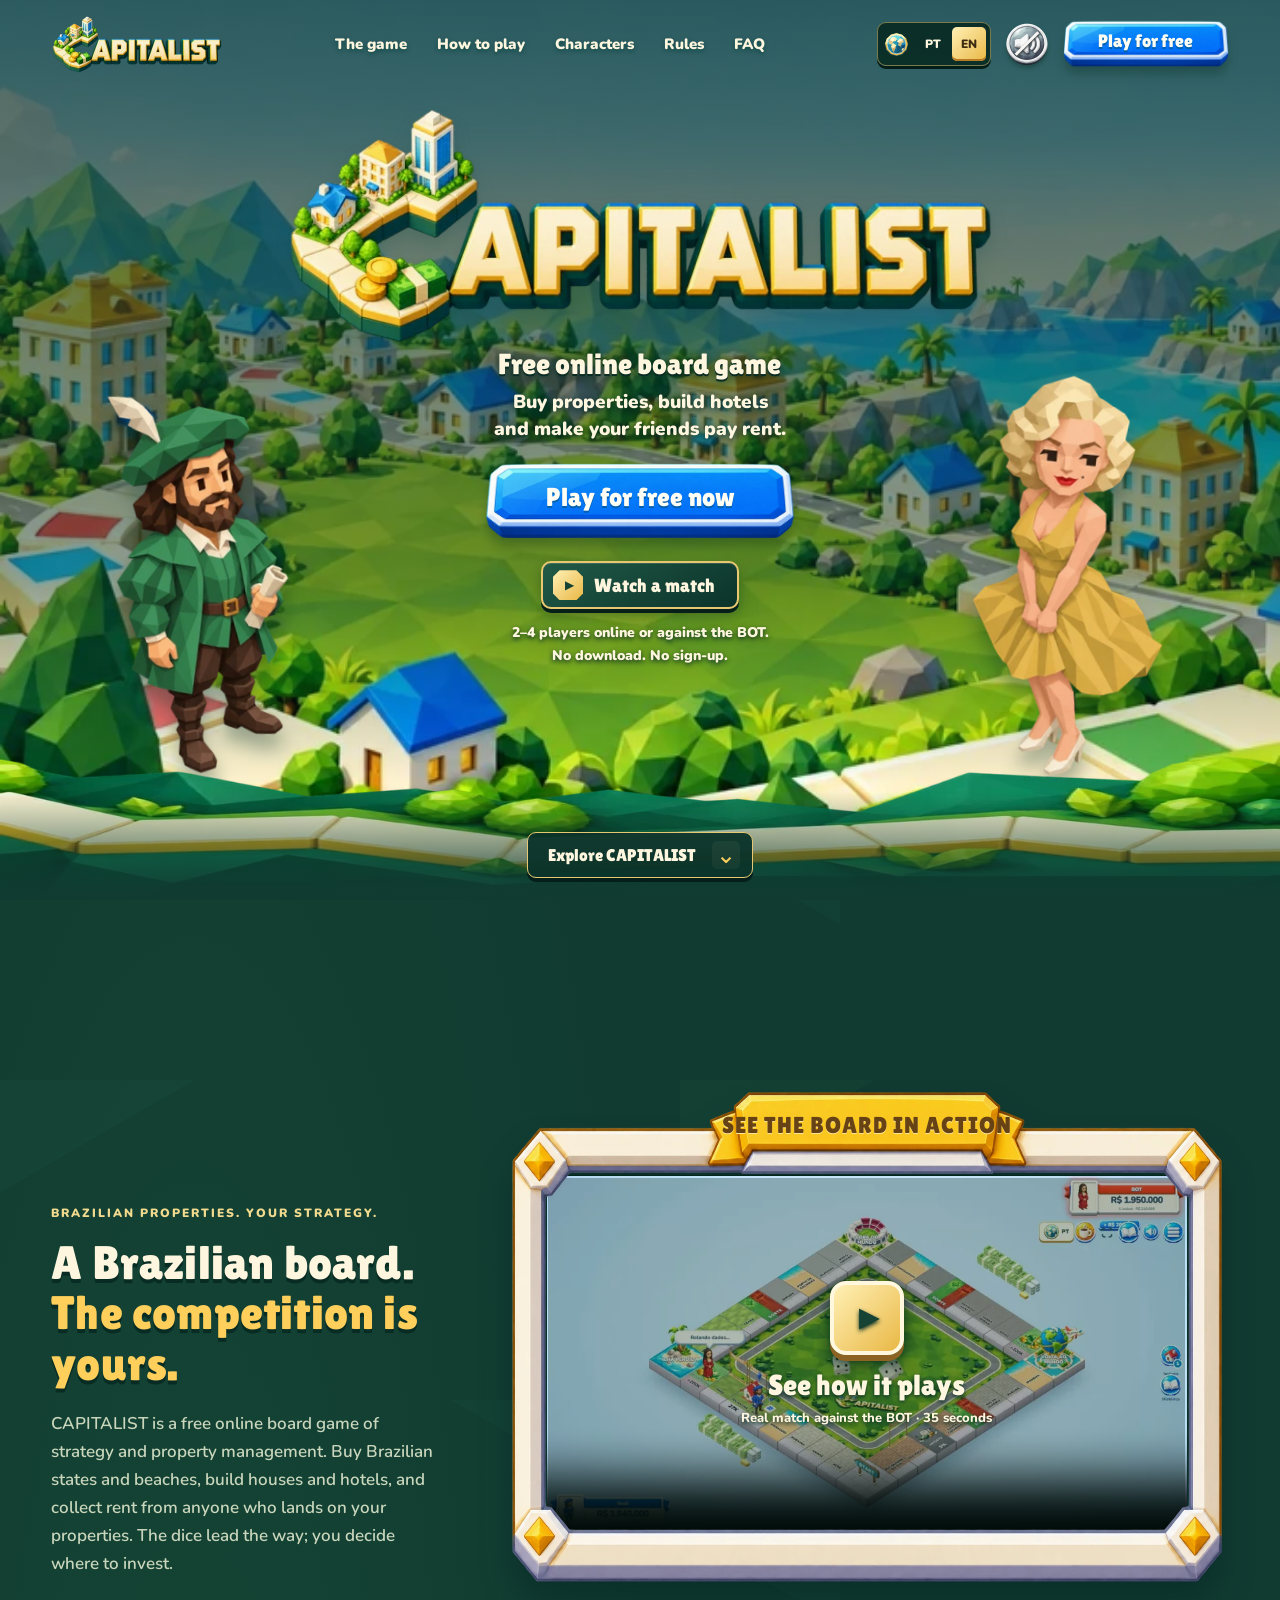
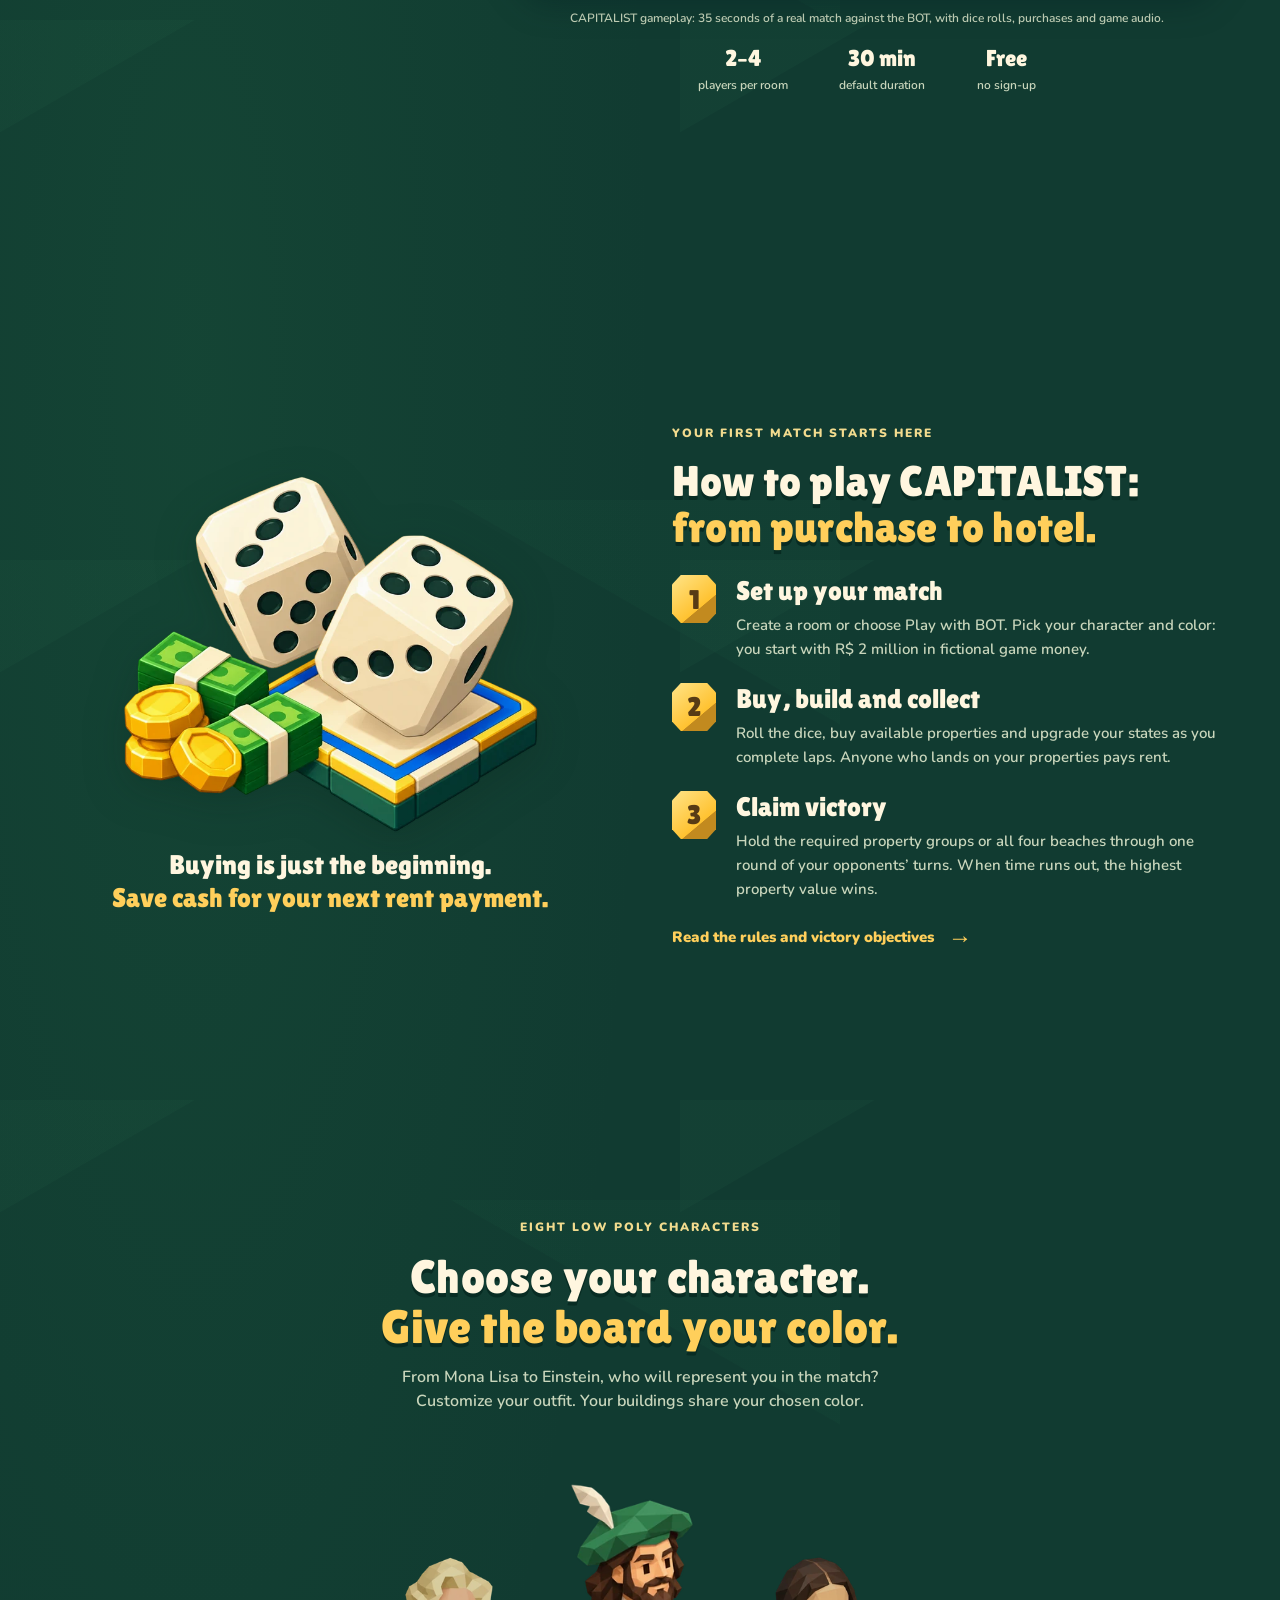
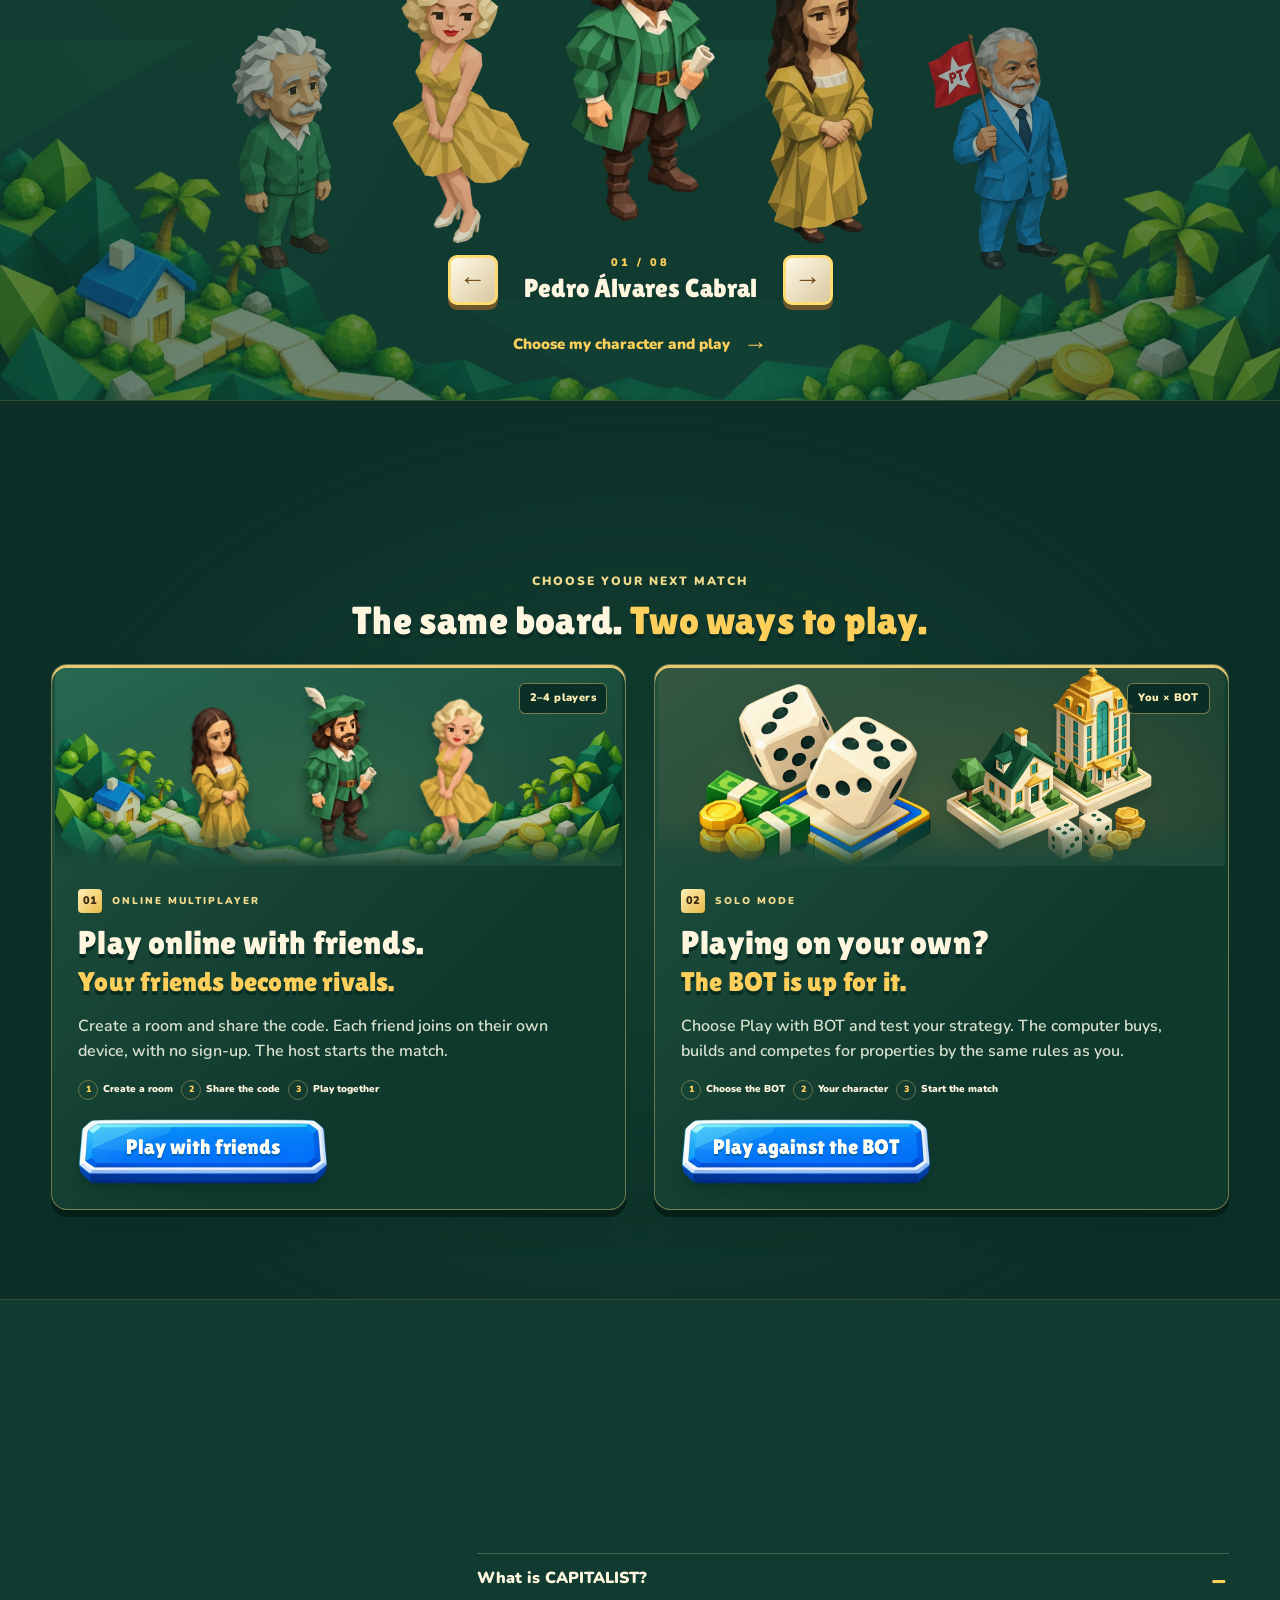
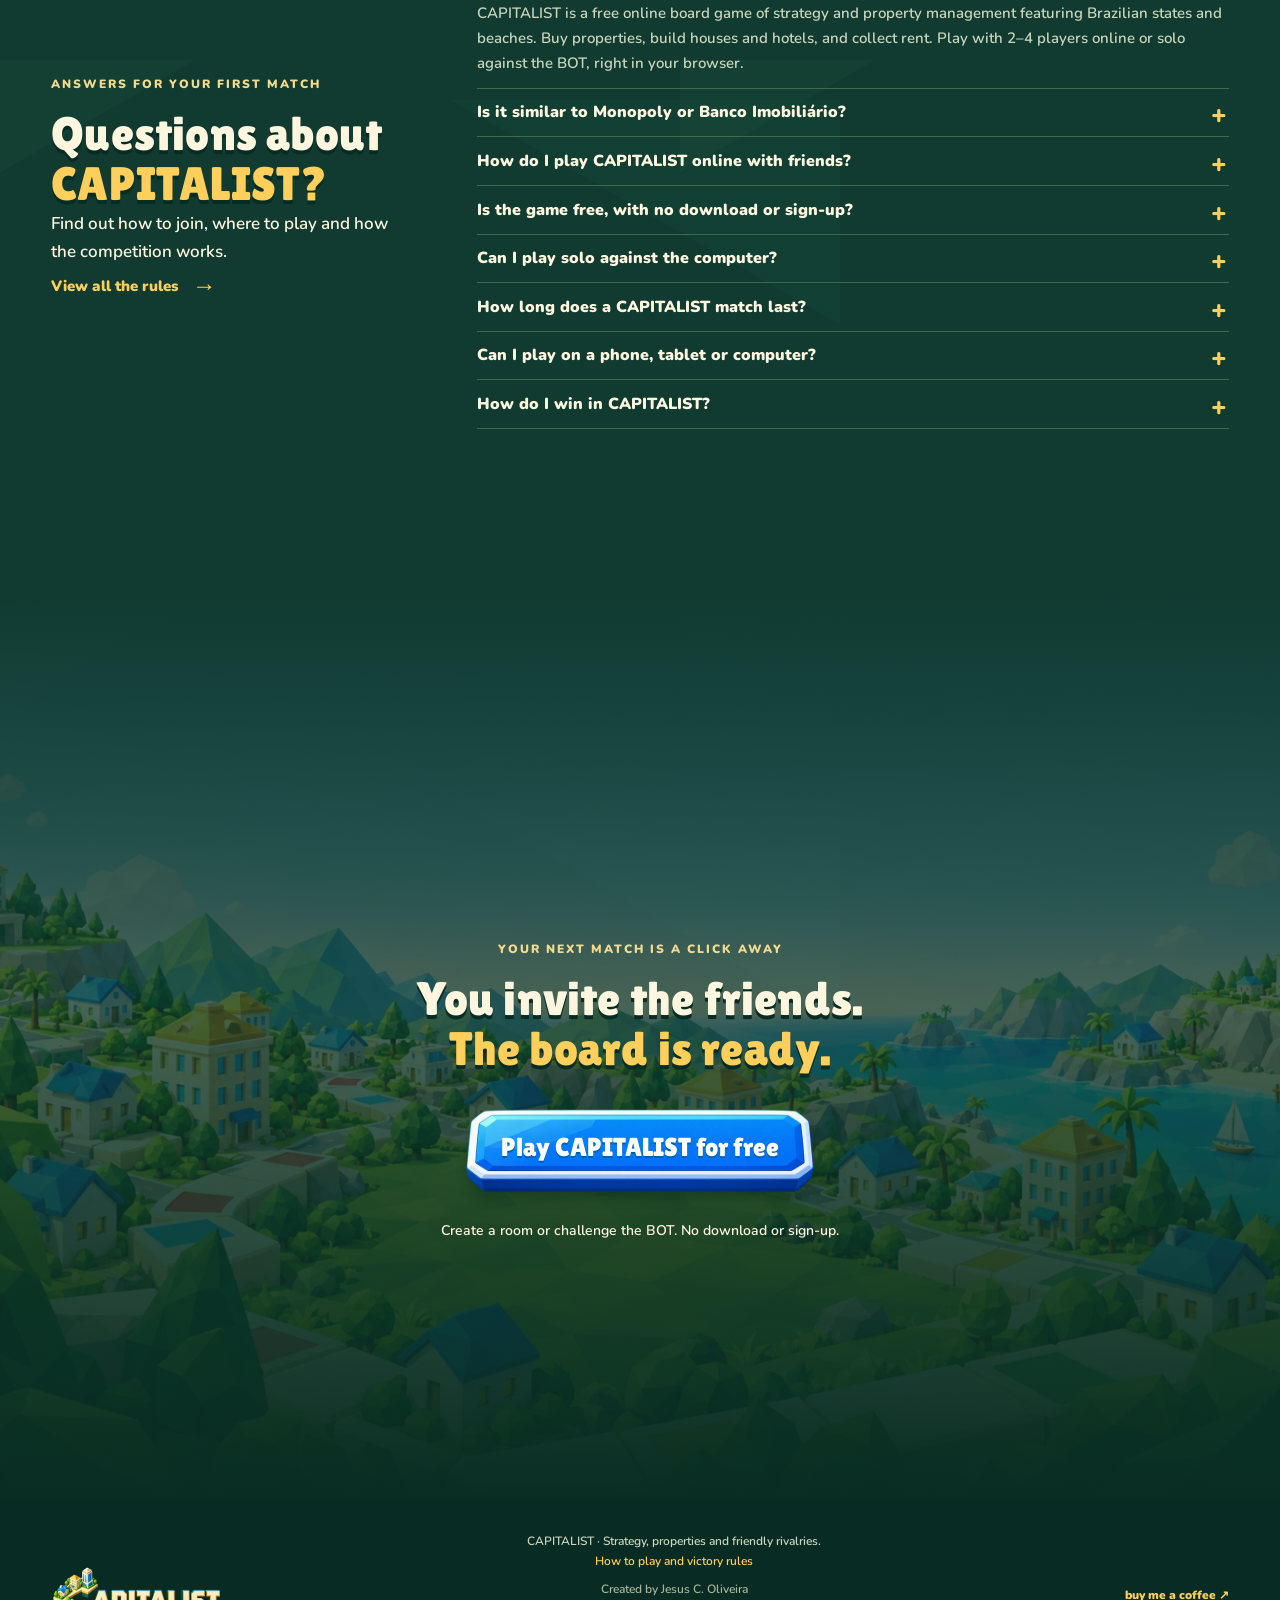
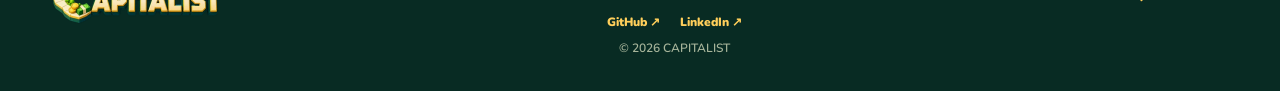
==== en/index.html @ d286a288 "Publish custom-domain SEO, English landing and creator profiles" ====
<!doctype html>
<html lang="en">
<head>
  <meta charset="utf-8">
  <meta name="viewport" content="width=device-width, initial-scale=1, viewport-fit=cover">
  <meta name="theme-color" content="#102e29">
  <title>CAPITALIST: free online board game with friends</title>
  <meta name="description" content="Play CAPITALIST free in your browser: buy states and beaches, build hotels and collect rent. Play with 2–4 players or the BOT. No download or sign-up.">
  <meta name="robots" content="index, follow, max-image-preview:large, max-snippet:-1, max-video-preview:-1">
  <link rel="canonical" href="https://capitalist.dev.br/en/">
  <link rel="alternate" hreflang="pt-BR" href="https://capitalist.dev.br/">
  <link rel="alternate" hreflang="en" href="https://capitalist.dev.br/en/">
  <link rel="alternate" hreflang="x-default" href="https://capitalist.dev.br/">
  <meta property="og:type" content="website">
  <meta property="og:locale" content="en_US">
  <meta property="og:site_name" content="CAPITALIST">
  <meta property="og:title" content="CAPITALIST: free online board game with friends">
  <meta property="og:description" content="Invite friends to a Brazilian board. Buy states and beaches, build hotels and collect rent. Play with 2–4 players or the BOT. No download or sign-up.">
  <meta property="og:url" content="https://capitalist.dev.br/en/">
  <meta property="og:image" content="https://capitalist.dev.br/assets/landing/capitalist-social-v2.fe649b6a618e.webp">
  <meta property="og:image:width" content="1200">
  <meta property="og:image:height" content="630">
  <meta property="og:image:alt" content="CAPITALIST’s low poly world, with blue houses, golden hotels and a Brazilian board">
  <meta name="twitter:card" content="summary_large_image">
  <meta name="twitter:title" content="CAPITALIST: free online board game with friends">
  <meta name="twitter:description" content="Buy states and beaches, build hotels and collect rent from friends. Play with 2–4 players or the BOT, free in your browser with no sign-up.">
  <meta name="twitter:image" content="https://capitalist.dev.br/assets/landing/capitalist-social-v2.fe649b6a618e.webp">
  <meta name="twitter:image:alt" content="CAPITALIST’s Brazilian board in low poly style, with houses, hotels and beaches">
  <link rel="icon" type="image/png" sizes="32x32" href="../assets/app/favicon-32.1e442f9d3bf6.png">
  <link rel="icon" type="image/png" sizes="192x192" href="../assets/app/icon-192.8b2f9c79cd4e.png">
  <link rel="apple-touch-icon" href="../assets/app/icon-192.8b2f9c79cd4e.png">
  <link rel="preload" href="../assets/landing/fonts/lilita-one-latin.d2575d4fa363.woff2" as="font" type="font/woff2" crossorigin>
  <link rel="preload" href="../assets/landing/fonts/nunito-latin.ba344451eab2.woff2" as="font" type="font/woff2" crossorigin>
  <link rel="stylesheet" href="../runtime/landing.a4458bd82775.min.css">
  <script type="application/ld+json">
{
  "@context": "https://schema.org",
  "@graph": [
    {
      "@type": "WebSite",
      "@id": "https://capitalist.dev.br/#website",
      "name": "CAPITALIST",
      "url": "https://capitalist.dev.br/",
      "inLanguage": [
        "pt-BR",
        "en"
      ],
      "description": "Free online board game featuring Brazilian states and beaches, for friends or solo play against the BOT.",
      "creator": {
        "@id": "https://capitalist.dev.br/#creator"
      }
    },
    {
      "@type": "WebPage",
      "@id": "https://capitalist.dev.br/en/#webpage",
      "url": "https://capitalist.dev.br/en/",
      "name": "CAPITALIST: free online board game with friends",
      "description": "Play CAPITALIST free in your browser: buy states and beaches, build hotels and collect rent. Play with 2–4 players or the BOT. No download or sign-up.",
      "inLanguage": "en",
      "dateModified": "2026-10-10",
      "isPartOf": {
        "@id": "https://capitalist.dev.br/#website"
      },
      "about": {
        "@id": "https://capitalist.dev.br/#game"
      },
      "mainEntity": {
        "@id": "https://capitalist.dev.br/#game"
      },
      "hasPart": [
        {
          "@id": "https://capitalist.dev.br/#gameplay"
        },
        {
          "@id": "https://capitalist.dev.br/en/#faq"
        }
      ],
      "relatedLink": "https://capitalist.dev.br/regras/"
    },
    {
      "@type": "VideoGame",
      "@id": "https://capitalist.dev.br/#game",
      "name": "CAPITALIST",
      "url": "https://capitalist.dev.br/jogar/",
      "description": "CAPITALIST is a free online board game of strategy and property management, featuring Brazilian states and beaches. Buy properties, build houses and hotels, and collect rent. Play with 2–4 players online or solo against the BOT, with no download or sign-up.",
      "image": "https://capitalist.dev.br/assets/landing/gameplay-poster-v2.694442660ca5.webp",
      "genre": [
        "Board game",
        "Strategy",
        "Property management"
      ],
      "gamePlatform": "Web browser",
      "applicationCategory": "GameApplication",
      "operatingSystem": "Web",
      "inLanguage": [
        "pt-BR",
        "en"
      ],
      "isAccessibleForFree": true,
      "playMode": [
        "https://schema.org/SinglePlayer",
        "https://schema.org/MultiPlayer"
      ],
      "numberOfPlayers": {
        "@type": "QuantitativeValue",
        "minValue": 2,
        "maxValue": 4
      },
      "offers": {
        "@type": "Offer",
        "price": "0",
        "priceCurrency": "BRL",
        "url": "https://capitalist.dev.br/jogar/"
      },
      "potentialAction": {
        "@type": "PlayAction",
        "target": "https://capitalist.dev.br/jogar/"
      },
      "subjectOf": {
        "@id": "https://capitalist.dev.br/#gameplay"
      },
      "creator": {
        "@id": "https://capitalist.dev.br/#creator"
      }
    },
    {
      "@type": "VideoObject",
      "@id": "https://capitalist.dev.br/#gameplay",
      "name": "CAPITALIST — Real gameplay against the BOT",
      "description": "Watch 35 seconds of a real CAPITALIST match against the BOT: dice rolls, property purchases and decisions on the Brazilian board.",
      "url": "https://capitalist.dev.br/#gameplay",
      "about": {
        "@id": "https://capitalist.dev.br/#game"
      },
      "isPartOf": {
        "@id": "https://capitalist.dev.br/en/#webpage"
      },
      "thumbnailUrl": "https://capitalist.dev.br/assets/landing/gameplay-poster-v2.694442660ca5.webp",
      "contentUrl": "https://capitalist.dev.br/assets/landing/capitalist-gameplay-v2.87236b106eec.mp4",
      "uploadDate": "2026-10-10",
      "duration": "PT35S",
      "inLanguage": "pt-BR"
    },
    {
      "@type": "Person",
      "@id": "https://capitalist.dev.br/#creator",
      "name": "Jesus C. Oliveira",
      "url": "https://github.com/userJesus",
      "sameAs": [
        "https://github.com/userJesus",
        "https://www.linkedin.com/in/ojesus/"
      ]
    },
    {
      "@type": "FAQPage",
      "@id": "https://capitalist.dev.br/en/#faq",
      "url": "https://capitalist.dev.br/en/#perguntas",
      "inLanguage": "en",
      "isPartOf": {
        "@id": "https://capitalist.dev.br/en/#webpage"
      },
      "about": {
        "@id": "https://capitalist.dev.br/#game"
      },
      "mainEntity": [
        {
          "@type": "Question",
          "@id": "https://capitalist.dev.br/en/#faq-definition",
          "name": "What is CAPITALIST?",
          "acceptedAnswer": {
            "@type": "Answer",
            "text": "CAPITALIST is a free online board game of strategy and property management featuring Brazilian states and beaches. Buy properties, build houses and hotels, and collect rent. Play with 2–4 players online or solo against the BOT, right in your browser.",
            "url": "https://capitalist.dev.br/en/#faq-definition"
          }
        },
        {
          "@type": "Question",
          "@id": "https://capitalist.dev.br/en/#faq-similar-games",
          "name": "Is it similar to Monopoly or Banco Imobiliário?",
          "acceptedAnswer": {
            "@type": "Answer",
            "text": "Yes. If you enjoy rolling dice, buying land and collecting rent in games such as Monopoly and Banco Imobiliário, you will recognize that dynamic in CAPITALIST. It has a Brazilian board, festivals, Carnival, state buybacks and its own conquest objectives. CAPITALIST is independent and is not an official version of those brands.",
            "url": "https://capitalist.dev.br/en/#faq-similar-games"
          }
        },
        {
          "@type": "Question",
          "@id": "https://capitalist.dev.br/en/#faq-friends",
          "name": "How do I play CAPITALIST online with friends?",
          "acceptedAnswer": {
            "@type": "Answer",
            "text": "Open the game, choose Create room and share the code. Your friends open the same site and choose Join with code. A room holds 2–4 players in total, including the host. Everyone plays on their own internet-connected device, and the host starts the match.",
            "url": "https://capitalist.dev.br/en/#faq-friends"
          }
        },
        {
          "@type": "Question",
          "@id": "https://capitalist.dev.br/en/#faq-free",
          "name": "Is the game free, with no download or sign-up?",
          "acceptedAnswer": {
            "@type": "Answer",
            "text": "Yes. Play CAPITALIST for free in your browser, without downloading an app or creating an account. The money used to buy properties and pay rent is fictional game money.",
            "url": "https://capitalist.dev.br/en/#faq-free"
          }
        },
        {
          "@type": "Question",
          "@id": "https://capitalist.dev.br/en/#faq-bot",
          "name": "Can I play solo against the computer?",
          "acceptedAnswer": {
            "@type": "Answer",
            "text": "Yes. Choose Play with BOT in the menu, select your character and color, and start the match. The BOT is your computer-controlled opponent: it rolls dice, buys properties and builds by the same rules as you.",
            "url": "https://capitalist.dev.br/en/#faq-bot"
          }
        },
        {
          "@type": "Question",
          "@id": "https://capitalist.dev.br/en/#faq-duration",
          "name": "How long does a CAPITALIST match last?",
          "acceptedAnswer": {
            "@type": "Answer",
            "text": "The default duration is 30 minutes. In multiplayer, the host can set a limit of 30–99 minutes before starting. A match may end earlier if someone completes a conquest objective or is the last active player after bankruptcies.",
            "url": "https://capitalist.dev.br/en/#faq-duration"
          }
        },
        {
          "@type": "Question",
          "@id": "https://capitalist.dev.br/en/#faq-devices",
          "name": "Can I play on a phone, tablet or computer?",
          "acceptedAnswer": {
            "@type": "Answer",
            "text": "Yes. CAPITALIST runs in the browser on your computer, phone or tablet. On phones and tablets, play in landscape orientation; the game guides you into full screen when available. In multiplayer, everyone needs an internet connection.",
            "url": "https://capitalist.dev.br/en/#faq-devices"
          }
        },
        {
          "@type": "Question",
          "@id": "https://capitalist.dev.br/en/#faq-victory",
          "name": "How do I win in CAPITALIST?",
          "acceptedAnswer": {
            "@type": "Answer",
            "text": "Win by holding three complete groups on different sides, two complete groups on the same side, or all four beaches until each opponent completes a normal turn. You also win if you are the last active player. When time runs out, the highest property value wins; cash breaks ties. See examples in the victory rules.",
            "url": "https://capitalist.dev.br/en/#faq-victory"
          }
        }
      ]
    }
  ]
}
  </script>
</head>
<body>
  <a class="skip-link" href="#conteudo">Skip to content</a>
  <header class="site-header">
    <div class="header-inner wrap">
      <a class="brand" href="#inicio" aria-label="CAPITALIST — home"><img src="../assets/landing/capitalist-logo-header-web-v1.bdf9572783cb.webp" alt="CAPITALIST" width="344" height="116"></a>
      <nav class="desktop-nav" aria-label="Main navigation"><a href="#gameplay">The game</a><a href="#como-jogar">How to play</a><a href="#personagens">Characters</a><a href="../regras/">Rules</a><a href="#perguntas">FAQ</a></nav>
      <div class="header-actions">
        <noscript><div class="landing-language" aria-label="Idioma da p?gina"><a href="../" lang="pt-BR" hreflang="pt-BR">PT</a><a href="./" lang="en" hreflang="en">EN</a></div></noscript>
        <div class="landing-language" role="group" aria-label="Page language" hidden><img class="language-globe" src="../assets/hud/language-globe-v1.a32df9125a13.svg" alt="" width="28" height="28"><button type="button" data-language="pt" lang="pt-BR" aria-label="PT: Ler em português" aria-pressed="true">PT</button><button type="button" data-language="en" lang="en" aria-label="EN: Read in English" aria-pressed="false">EN</button></div>
        <button id="landing-sound" class="ambient-toggle" type="button" aria-label="Mute background music" aria-pressed="true" title="Mute background music" hidden></button>
        <a class="button button-small" href="../jogar/">Play for free</a>
        <button class="menu-toggle" type="button" aria-label="Open menu" aria-expanded="false" aria-controls="mobile-nav" hidden><span></span><span></span></button>
      </div>
    </div>
    <nav id="mobile-nav" class="mobile-nav" aria-label="Mobile navigation" hidden><a href="#gameplay">The game</a><a href="#como-jogar">How to play</a><a href="#personagens">Characters</a><a href="../regras/">Rules</a><a href="#perguntas">FAQ</a></nav>
  </header>
  <audio id="landing-ambience" src="../assets/audio/ambience.58df57c93cfe.mp3" loop preload="none" aria-hidden="true"></audio>
  <main id="conteudo" tabindex="-1">
    <section id="inicio" class="hero" aria-labelledby="hero-title">
      <picture class="hero-art"><source media="(max-width: 700px)" srcset="../assets/landing/capitalist-hero-mobile-web-v1.9cb58a85ccc8.webp"><img src="../assets/landing/capitalist-hero-landscape-v2.70cc3888b4ba.webp" alt="" width="1672" height="941" fetchpriority="high"></picture>
      <div class="hero-content">
        <h1 id="hero-title"><picture><source media="(max-width: 540px)" srcset="../assets/landing/capitalist-logo-mobile-web-v1.53b3d73b8a06.webp" width="740" height="249"><img src="../assets/landing/capitalist-logo-large-v2.b37f54d330a8.webp" alt="" width="1200" height="404" fetchpriority="high"></picture><span class="hero-title-copy"><span class="sr-only">CAPITALIST: </span>Free online board game</span></h1>
        <p class="hero-copy">Buy properties, build hotels<br>and make your friends pay rent.</p>
        <div class="hero-actions"><a class="button" href="../jogar/">Play for free now</a><a class="trailer-link" href="#gameplay"><span class="trailer-icon" aria-hidden="true">▶</span><span>Watch a match</span></a></div>
        <p class="hero-note">2–4 players online or against the BOT.<br>No download. No sign-up.</p>
      </div>
      <img class="hero-character hero-cabral" src="../assets/landing/character-cabral-v1.9c4c51bd9608.webp" alt="" width="190" height="420" decoding="async">
      <img class="hero-character hero-marilyn" src="../assets/landing/character-marilyn-monroe-v1.4ee36ac401e5.webp" alt="" width="204" height="420" decoding="async">
      <picture class="hero-foreground"><source media="(max-width: 540px)" srcset="../assets/landing/capitalist-foreground-mobile-web-v1.9e7d3a20aa75.webp" width="600" height="533"><img src="../assets/landing/capitalist-foreground-v2.c9a252262082.webp" alt="" width="1600" height="533" fetchpriority="high"></picture>
      <a class="explore-link" href="#gameplay"><span>Explore CAPITALIST</span><span aria-hidden="true">⌄</span></a>
    </section>
    <section id="gameplay" class="gameplay section" aria-labelledby="gameplay-title">
      <div class="wrap">
        <div class="section-heading"><p class="eyebrow">Brazilian properties. Your strategy.</p><h2 id="gameplay-title">A Brazilian board.<br><em>The competition is yours.</em></h2><p>CAPITALIST is a free online board game of strategy and property management. Buy Brazilian states and beaches, build houses and hotels, and collect rent from anyone who lands on your properties. The dice lead the way; you decide where to invest.</p></div>
        <figure class="gameplay-figure"><div class="video-shell">
          <video id="gameplay-video" controls playsinline preload="none" poster="../assets/landing/gameplay-poster-web-v1.375142bc4e71.webp" width="1280" height="720" aria-label="CAPITALIST gameplay: a real match against the BOT with game audio">
              <source src="../assets/landing/capitalist-gameplay-v2.3564bb53a33c.webm" type="video/webm">
              <source src="../assets/landing/capitalist-gameplay-v2.87236b106eec.mp4" type="video/mp4">
              <track kind="captions" src="../assets/landing/gameplay-pt-BR.606ddc8f8637.vtt" srclang="pt-BR" label="Português">
              <track kind="captions" src="../assets/landing/gameplay-en.990a47bb6f70.vtt" srclang="en" label="English">
              Your browser cannot play this video. <a href="../assets/landing/capitalist-gameplay-v2.3564bb53a33c.webm">Watch the gameplay</a>.
            </video>
          <span class="gameplay-frame" aria-hidden="true"></span>
          <span class="frame-label" aria-hidden="true">SEE THE BOARD IN ACTION</span>
          <button id="watch-gameplay" class="watch-gameplay" type="button" hidden><span class="play-disc" aria-hidden="true">▶</span><b>See how it plays</b><small>Real match against the BOT · 35 seconds</small></button>
        </div><figcaption>CAPITALIST gameplay: 35 seconds of a real match against the BOT, with dice rolls, purchases and game audio.</figcaption></figure>
        <ul class="game-facts" aria-label="About the game"><li><b>2–4</b> players per room</li><li><b>30 min</b> default duration</li><li><b>Free</b> no sign-up</li></ul>
      </div>
    </section>
    <section id="como-jogar" class="how-to section" aria-labelledby="how-title">
      <div class="wrap how-grid">
        <div class="how-art"><img src="../assets/landing/capitalist-dice-cash-v2.bd6b1796086c.webp" alt="Faceted dice, coins and cash on a CAPITALIST board space" width="900" height="600" loading="lazy" decoding="async"><p>Buying is just the beginning.<br><strong>Save cash for your next rent payment.</strong></p></div>
        <div class="how-copy"><p class="eyebrow">Your first match starts here</p><h2 id="how-title">How to play CAPITALIST:<br><em>from purchase to hotel.</em></h2>
          <ol class="steps"><li><span class="step-number">1</span><div><h3>Set up your match</h3><p>Create a room or choose Play with BOT. Pick your character and color: you start with R$ 2 million in fictional game money.</p></div></li><li><span class="step-number">2</span><div><h3>Buy, build and collect</h3><p>Roll the dice, buy available properties and upgrade your states as you complete laps. Anyone who lands on your properties pays rent.</p></div></li><li><span class="step-number">3</span><div><h3>Claim victory</h3><p>Hold the required property groups or all four beaches through one round of your opponents’ turns. When time runs out, the highest property value wins.</p></div></li></ol>
          <a class="text-link" href="../regras/">Read the rules and victory objectives <span aria-hidden="true">→</span></a>
        </div>
      </div>
    </section>
    <section id="personagens" class="characters section" aria-labelledby="characters-title">
      <div class="wrap">
        <div class="section-heading"><p class="eyebrow">Eight low poly characters</p><h2 id="characters-title">Choose your character.<br><em>Give the board your color.</em></h2><p>From Mona Lisa to Einstein, who will represent you in the match?<br> Customize your outfit. Your buildings share your chosen color.</p></div>
        <div class="cast-stage">
          <div class="character-grid" aria-label="Available characters">
          <figure data-name="Pedro Álvares Cabral"><img src="../assets/landing/character-cabral-v1.9c4c51bd9608.webp" alt="Pedro Álvares Cabral in low poly style" width="190" height="420" loading="lazy" decoding="async"><figcaption>Pedro Álvares Cabral</figcaption></figure>
          <figure data-name="Mona Lisa"><img src="../assets/landing/character-mona-lisa-v1.6ac19aa38962.webp" alt="Mona Lisa in low poly style" width="163" height="420" loading="lazy" decoding="async"><figcaption>Mona Lisa</figcaption></figure>
          <figure data-name="Lula"><img src="../assets/landing/character-lula-v1.bd030a734f8f.webp" alt="Lula holding the PT flag in low poly style" width="247" height="420" loading="lazy" decoding="async"><figcaption>Lula</figcaption></figure>
          <figure data-name="Bolsonaro"><img src="../assets/landing/character-bolsonaro-v1.30bf0eed874b.webp" alt="Bolsonaro holding the PL flag in low poly style" width="243" height="420" loading="lazy" decoding="async"><figcaption>Bolsonaro</figcaption></figure>
          <figure data-name="Donald Trump"><img src="../assets/landing/character-donald-trump-v1.0e9ab5a1f3d5.webp" alt="Donald Trump in low poly style" width="189" height="420" loading="lazy" decoding="async"><figcaption>Donald Trump</figcaption></figure>
          <figure data-name="Stephen Hawking"><img src="../assets/landing/character-stephen-hawking-v1.6bd31739c6f1.webp" alt="Stephen Hawking in his motorized wheelchair in low poly style" width="306" height="420" loading="lazy" decoding="async"><figcaption>Stephen Hawking</figcaption></figure>
          <figure data-name="Albert Einstein"><img src="../assets/landing/character-albert-einstein-v1.88c440c12646.webp" alt="Albert Einstein in low poly style" width="177" height="420" loading="lazy" decoding="async"><figcaption>Albert Einstein</figcaption></figure>
          <figure data-name="Marilyn Monroe"><img src="../assets/landing/character-marilyn-monroe-v1.4ee36ac401e5.webp" alt="Marilyn Monroe holding her windblown skirt in low poly style" width="204" height="420" loading="lazy" decoding="async"><figcaption>Marilyn Monroe</figcaption></figure>
        </div>
          <div class="cast-controls" hidden><button type="button" class="cast-prev" aria-label="Previous character">←</button><p><span class="cast-count">01 / 08</span><span class="cast-name" aria-live="polite">Pedro Álvares Cabral</span></p><button type="button" class="cast-next" aria-label="Next character">→</button></div>
        </div>
        <a class="text-link" href="../jogar/">Choose my character and play <span aria-hidden="true">→</span></a>
      </div>
      <img class="cast-scenery" src="../assets/landing/capitalist-foreground-v2.c9a252262082.webp" alt="" width="1600" height="533" loading="lazy">
    </section>
    <section id="modos" class="modes section" aria-labelledby="modes-title">
      <div class="wrap">
        <div class="section-heading modes-heading"><p class="eyebrow">Choose your next match</p><h2 id="modes-title">The same board.<br><em>Two ways to play.</em></h2></div>
        <div class="mode-options">
          <article class="mode-card mode-online">
            <div class="mode-art" aria-hidden="true"><img class="mode-scenery" src="../assets/landing/capitalist-foreground-v2.c9a252262082.webp" alt="" width="1600" height="533" loading="lazy" decoding="async"><img class="mode-player mode-player-left" src="../assets/landing/character-mona-lisa-v1.6ac19aa38962.webp" alt="" width="194" height="420" loading="lazy" decoding="async"><img class="mode-player mode-player-right" src="../assets/landing/character-marilyn-monroe-v1.4ee36ac401e5.webp" alt="" width="204" height="420" loading="lazy" decoding="async"><img class="mode-player mode-player-center" src="../assets/landing/character-cabral-v1.9c4c51bd9608.webp" alt="" width="190" height="420" loading="lazy" decoding="async"><span class="mode-badge">2–4 players</span></div>
            <div class="mode-copy"><p class="eyebrow"><span class="mode-number" aria-hidden="true">01</span> Online multiplayer</p><h2>Play online with friends.<br><em>Your friends become rivals.</em></h2><p>Create a room and share the code. Each friend joins on their own device, with no sign-up. The host starts the match.</p><ol class="mode-steps" aria-label="How to play with friends"><li>Create a room</li><li>Share the code</li><li>Play together</li></ol><a class="button" href="../jogar/">Play with friends</a></div>
          </article>
          <article class="mode-card mode-solo">
            <div class="mode-art" aria-hidden="true"><img class="mode-properties" src="../assets/landing/capitalist-properties-v1.2e1c26e0a72f.webp" alt="" width="840" height="840" loading="lazy" decoding="async"><img class="mode-cash" src="../assets/landing/capitalist-dice-cash-v2.bd6b1796086c.webp" alt="" width="900" height="600" loading="lazy" decoding="async"><span class="mode-badge">You × BOT</span></div>
            <div class="mode-copy"><p class="eyebrow"><span class="mode-number" aria-hidden="true">02</span> Solo mode</p><h2>Playing on your own?<br><em>The BOT is up for it.</em></h2><p>Choose Play with BOT and test your strategy. The computer buys, builds and competes for properties by the same rules as you.</p><ol class="mode-steps" aria-label="How to play solo"><li>Choose the BOT</li><li>Your character</li><li>Start the match</li></ol><a class="button" href="../jogar/">Play against the BOT</a></div>
          </article>
        </div>
      </div>
    </section>
    <section id="perguntas" class="faq section" aria-labelledby="faq-title">
      <div class="wrap faq-grid"><div class="faq-heading"><p class="eyebrow">Answers for your first match</p><h2 id="faq-title">Questions about<br><em>CAPITALIST?</em></h2><p>Find out how to join, where to play and how the competition works.</p><a class="text-link" href="../regras/">View all the rules <span aria-hidden="true">→</span></a></div><div class="faq-list">
          <details id="faq-definition" open><summary>What is CAPITALIST?</summary><p>CAPITALIST is a free online board game of strategy and property management featuring Brazilian states and beaches. Buy properties, build houses and hotels, and collect rent. Play with 2–4 players online or solo against the BOT, right in your browser.</p></details>
          <details id="faq-similar-games"><summary>Is it similar to Monopoly or Banco Imobiliário?</summary><p>Yes. If you enjoy rolling dice, buying land and collecting rent in games such as Monopoly and Banco Imobiliário, you will recognize that dynamic in CAPITALIST. It has a Brazilian board, festivals, Carnival, state buybacks and its own conquest objectives. CAPITALIST is independent and is not an official version of those brands.</p></details>
          <details id="faq-friends"><summary>How do I play CAPITALIST online with friends?</summary><p>Open the game, choose Create room and share the code. Your friends open the same site and choose Join with code. A room holds 2–4 players in total, including the host. Everyone plays on their own internet-connected device, and the host starts the match.</p></details>
          <details id="faq-free"><summary>Is the game free, with no download or sign-up?</summary><p>Yes. Play CAPITALIST for free in your browser, without downloading an app or creating an account. The money used to buy properties and pay rent is fictional game money.</p></details>
          <details id="faq-bot"><summary>Can I play solo against the computer?</summary><p>Yes. Choose Play with BOT in the menu, select your character and color, and start the match. The BOT is your computer-controlled opponent: it rolls dice, buys properties and builds by the same rules as you.</p></details>
          <details id="faq-duration"><summary>How long does a CAPITALIST match last?</summary><p>The default duration is 30 minutes. In multiplayer, the host can set a limit of 30–99 minutes before starting. A match may end earlier if someone completes a conquest objective or is the last active player after bankruptcies.</p></details>
          <details id="faq-devices"><summary>Can I play on a phone, tablet or computer?</summary><p>Yes. CAPITALIST runs in the browser on your computer, phone or tablet. On phones and tablets, play in landscape orientation; the game guides you into full screen when available. In multiplayer, everyone needs an internet connection.</p></details>
          <details id="faq-victory"><summary>How do I win in CAPITALIST?</summary><p>Win by holding three complete groups on different sides, two complete groups on the same side, or all four beaches until each opponent completes a normal turn. You also win if you are the last active player. When time runs out, the highest property value wins; cash breaks ties. See examples in the <a href="../regras/#como-vencer">victory rules</a>.</p></details>
        </div></div>
    </section>
    <section class="final-cta" aria-labelledby="cta-title">
      <img src="../assets/landing/capitalist-hero-landscape-v2.70cc3888b4ba.webp" class="final-landscape" alt="" width="1672" height="941" loading="lazy">
      <div class="wrap"><p class="eyebrow">Your next match is a click away</p><h2 id="cta-title">You invite the friends.<br><em>The board is ready.</em></h2><a class="button" href="../jogar/">Play CAPITALIST for free</a><p>Create a room or challenge the BOT. No download or sign-up.</p></div>
    </section>
  </main>
  <footer class="site-footer"><div class="wrap footer-inner"><a class="brand" href="#inicio" aria-label="CAPITALIST — back to top"><img src="../assets/landing/capitalist-logo-header-web-v1.bdf9572783cb.webp" alt="CAPITALIST" width="344" height="116" loading="lazy"></a><div class="footer-about"><p>CAPITALIST · Strategy, properties and friendly rivalries.<br><a href="../regras/">How to play and victory rules</a><br><span class="creator-credit">Created by Jesus C. Oliveira</span></p><nav class="creator-links" aria-label="Creator profiles"><a href="https://github.com/userJesus" target="_blank" rel="me noopener noreferrer">GitHub <span aria-hidden="true">↗</span></a><a href="https://www.linkedin.com/in/ojesus/" target="_blank" rel="me noopener noreferrer">LinkedIn <span aria-hidden="true">↗</span></a></nav><p><span>© 2026 CAPITALIST</span></p></div><a href="https://buymeacoffee.com/ojesus" target="_blank" rel="noopener noreferrer">buy me a coffee <span aria-hidden="true">↗</span></a></div></footer>
  <script src="../runtime/landing.e78d973f745c.min.js" defer></script>
</body>
</html>
---- runtime/landing.a4458bd82775.min.css ----
@font-face{font-family:Lilita One;font-style:normal;font-weight:400;font-display:swap;src:url(../assets/landing/fonts/lilita-one-latin.d2575d4fa363.woff2) format("woff2")}@font-face{font-family:Nunito;font-style:normal;font-weight:600 900;font-display:swap;src:url(../assets/landing/fonts/nunito-latin.ba344451eab2.woff2) format("woff2")}:root{color-scheme:dark;--forest: #113b31;--deep: #082b23;--ivory: #fff6df;--gold: #ffcf5b;--muted: #c9d6bc;--display: "Lilita One", cursive;--body: "Nunito", sans-serif}*{box-sizing:border-box}html{scroll-behavior:smooth;scroll-padding-top:90px}body{margin:0;background:var(--forest);color:var(--ivory);font:600 17px/1.65 var(--body)}button,input{font:inherit}button,a{-webkit-tap-highlight-color:transparent}a{color:inherit;text-decoration:none}button{cursor:pointer}button:focus-visible,a:focus-visible,summary:focus-visible,[tabindex="0"]:focus-visible{outline:3px solid var(--gold);outline-offset:6px}img{display:block;max-width:100%;height:auto}figure,h1,h2,h3,p{margin:0}h2,h3{font-family:var(--display);font-weight:400}h2{font-size:clamp(36px,4.1vw,56px);line-height:1.08;letter-spacing:.2px;text-shadow:0 4px 0 #082c23}h2 em{color:var(--gold);font-style:normal}h3{font-size:27px;line-height:1.2}[hidden]{display:none!important}.sr-only{position:absolute;width:1px;height:1px;overflow:hidden;clip-path:inset(50%);white-space:nowrap}.skip-link{position:fixed;left:16px;top:-100px;z-index:30;padding:12px 20px;background:var(--ivory);color:var(--deep)}.skip-link:focus{top:12px}.wrap{width:min(1800px,calc(100% - clamp(40px,8vw,160px)));margin-inline:auto}.section{padding-block:90px}.eyebrow{margin-bottom:14px;color:#f2db8e;font-size:12px;font-weight:900;letter-spacing:2px;text-transform:uppercase}.section-heading{margin:0 auto 40px;text-align:center}.section-heading>p:last-child{margin:20px auto 0;max-width:660px;color:var(--muted)}main{background:radial-gradient(ellipse at 15% 31%,#287d4925,transparent 30%),linear-gradient(150deg,#24614820 12%,transparent 12.1%) 0 0 / 680px 540px,linear-gradient(30deg,transparent 81%,#1d5e421c 81.1%) 0 0 / 840px 700px,var(--forest)}.site-header{position:fixed;inset:0 0 auto;z-index:20;transition:background .2s,box-shadow .2s}.header-inner{height:92px;display:flex;align-items:center;justify-content:space-between;gap:25px}.header-actions{display:flex;align-items:center;gap:14px;flex:0 0 auto}.landing-language{display:flex;align-items:center;gap:2px;padding:4px;border:1px solid #e8c77380;border-radius:9px;background:#082b23e8;box-shadow:0 3px #041e19}.language-globe{width:25px;height:25px;margin-inline:2px 5px}.landing-language button{border:0;border-radius:5px;background:transparent;color:var(--ivory);min-width:34px;min-height:34px;padding:4px;font:900 12px/1 var(--body)}.landing-language button[aria-pressed=true]{color:#3e2c12;background:linear-gradient(135deg,#fff0b5,#e9b846);box-shadow:inset 0 -2px #b87b23}.landing-language button:hover{box-shadow:inset 0 0 0 1px var(--gold)}.landing-language a{color:var(--ivory);padding:10px 7px;font-weight:900}.ambient-toggle{position:relative;flex:0 0 auto;width:44px;height:44px;padding:0;border:0;background:url(../assets/landing/sound-button-web-v1.01dc0e7e0336.webp) center / contain no-repeat;filter:drop-shadow(0 3px 2px #00261455)}.ambient-toggle[aria-pressed=false]{filter:grayscale(.9) drop-shadow(0 3px 2px #00261455)}.ambient-toggle[aria-pressed=false]:after{content:"";position:absolute;inset:20px 6px auto;height:3px;background:var(--ivory);transform:rotate(-45deg);box-shadow:0 1px 2px #073c31}.brand{display:block;flex:0 0 auto;width:172px}.desktop-nav{display:flex;gap:30px;align-items:center;font-weight:900;font-size:15px;text-shadow:0 2px 4px #104a46}.desktop-nav a{padding-block:12px}.desktop-nav a:hover{color:var(--gold)}.site-header.scrolled{background:#082b23f5;box-shadow:0 2px #7b9f6440}.button{width:310px;min-height:104px;display:inline-flex;align-items:center;justify-content:center;padding:0 22px 10px;border:0;color:#fffef5;font:400 26px/1 var(--display);background:url(../assets/landing/action-button-web-v1.1e70ddb4c4f4.webp) center / 100% 100% no-repeat;text-shadow:0 2px 0 #0060ad;filter:drop-shadow(0 8px 5px #00261445);transition:transform .15s,filter .15s;white-space:nowrap}.button:hover{transform:translateY(-3px);filter:drop-shadow(0 12px 7px #00261470) brightness(1.06)}.button:active{transform:translateY(2px)}.button-small{width:166px;min-height:57px;padding-bottom:6px;font-size:18px}.menu-toggle{border:2px solid #e3f0e199;background:#113b31;width:44px;height:44px;padding:12px 9px;border-radius:7px}.menu-toggle span{height:3px;background:var(--ivory);display:block;margin-block:5px}.mobile-nav{padding:18px 30px 25px;background:var(--deep);border-bottom:2px solid #7d9e5a}.mobile-nav a{display:block;padding:10px 4px;font-weight:900}.hero{position:relative;isolation:isolate;height:min(940px,100svh);min-height:790px;overflow:hidden}.hero-art,.hero-art img{position:absolute;inset:0;width:100%;height:100%}.hero-art{z-index:-1;background:#59c2f2}.hero-art img{object-fit:cover;object-position:center bottom}.hero:before{content:"";position:absolute;inset:0;z-index:0;background:linear-gradient(180deg,#082b23b8,#082b238c 45%,#082b2373 64%,transparent 87%);pointer-events:none}.hero-content{position:relative;z-index:3;margin:0 auto;padding-top:clamp(114px,13.8vh,148px);text-align:center;width:min(820px,86%);color:var(--ivory)}.hero h1{width:min(770px,100%);margin-inline:auto}.hero h1 picture{display:block}.hero h1 img{width:100%;filter:drop-shadow(0 9px 8px #154b4435)}.hero-title-copy{display:block;margin:2px -35px 8px;font:400 clamp(21px,2.5vw,29px)/1.2 var(--display);text-shadow:0 2px 0 #082b23,0 2px 12px #082b23}.hero-copy{margin:0 auto 12px;max-width:560px;font:900 18px/1.4 var(--body);text-shadow:0 2px 6px #082b23}.hero-actions{display:flex;flex-direction:column;align-items:center;gap:12px}.trailer-link{display:inline-flex;align-items:center;justify-content:center;gap:11px;min-height:48px;padding:6px 22px 6px 10px;border:2px solid #e8c773;border-radius:10px;color:var(--ivory);background:linear-gradient(150deg,#215a47,#0b332a);box-shadow:inset 0 1px #fff6df24,0 4px #071f19,0 6px 12px #05261f55;font:400 19px/1.2 var(--display);transition:transform .15s,border-color .15s}.trailer-icon{display:grid;place-items:center;width:30px;height:30px;font-size:12px;padding-left:2px;background:linear-gradient(135deg,#fff0b5,#e9b846);color:#164333;clip-path:polygon(22% 0,78% 0,100% 22%,100% 78%,78% 100%,22% 100%,0 78%,0 22%)}.trailer-link:hover{transform:translateY(-2px);border-color:#fff0b5}.trailer-link:active{transform:translateY(2px)}.hero-note{margin:12px auto 0;font-size:14px;font-weight:900;max-width:350px;text-shadow:0 2px 5px #082b23}.hero-character{position:absolute;z-index:2;height:400px;width:auto;bottom:143px;filter:drop-shadow(0 15px 9px #072e2555)}.hero-cabral{left:max(7%,calc(50% - 525px));transform:rotate(-5deg)}.hero-marilyn{right:max(7%,calc(50% - 530px));height:425px;transform:rotate(5deg)}.hero-foreground{position:absolute;z-index:4;bottom:-2px;left:50%;transform:translate(-50%);width:100%;min-width:1440px;max-width:none;pointer-events:none}.hero-foreground img{width:100%;max-height:inherit}.hero:after{content:"";position:absolute;inset:auto 0 0;z-index:4;height:110px;background:linear-gradient(transparent,var(--forest));pointer-events:none}.explore-link{position:absolute;z-index:5;bottom:22px;left:50%;transform:translate(-50%);display:flex;align-items:center;gap:16px;min-height:46px;padding:8px 12px 8px 20px;border:1px solid #e8c773;border-radius:9px;background:#0b332af2;box-shadow:0 4px #041e19;color:var(--ivory);font:400 17px/1.2 var(--display);white-space:nowrap;transition:background .15s}.explore-link span:last-child{display:grid;place-items:center;width:28px;height:28px;font-size:24px;line-height:1;color:var(--gold);background:#fff6df0c;border-radius:5px}.explore-link:hover{background:#235b45}.gameplay{padding-top:65px;padding-bottom:55px}.gameplay-figure{max-width:1010px;margin-inline:auto}.video-shell{position:relative;aspect-ratio:1.41;filter:drop-shadow(0 22px 16px #001c2160)}.video-shell video{position:absolute;top:17.3%;left:5.8%;width:88.4%;height:70.4%;background:#06271e;object-fit:contain}.gameplay-frame{position:absolute;inset:0;background:url(../assets/landing/capitalist-gameplay-frame-v2.fc134c799fb9.webp) center / 100% 100% no-repeat;pointer-events:none;z-index:2}.frame-label{position:absolute;top:5.5%;width:100%;text-align:center;z-index:3;color:#664214;font:400 clamp(12px,2vw,23px)/1 var(--display);letter-spacing:1px;text-shadow:0 1px #ffe798;pointer-events:none}.watch-gameplay{position:absolute;inset:18% 6% 13%;z-index:1;border:0;background:#05292150;color:var(--ivory);display:flex;flex-direction:column;align-items:center;justify-content:center;text-shadow:0 2px 4px #062c23}.play-disc{width:74px;height:74px;margin-bottom:13px;display:grid;place-items:center;padding-left:4px;border:4px solid #fff8de;border-radius:16px;color:#164333;background:linear-gradient(135deg,#fff0b5,#e9b846);box-shadow:0 6px #8d6324,0 8px 16px #00281c;font-size:25px;transition:transform .2s}.watch-gameplay:hover .play-disc{transform:scale(1.1)}.watch-gameplay b{font:400 29px/1.2 var(--display)}.watch-gameplay small{margin-top:5px;font-size:13px;font-weight:800}.gameplay-figure figcaption{margin-top:16px;color:var(--muted);text-align:center;font-size:13px}.game-facts{list-style:none;padding:0;margin:35px 0 0;display:flex;justify-content:center;gap:70px;font-size:14px;color:var(--muted)}.game-facts b{font:400 25px/1 var(--display);display:block;color:var(--ivory);margin-bottom:6px}.game-facts li{text-align:center}.how-grid{display:grid;grid-template-columns:1fr 1fr;gap:70px;align-items:center}.how-art{position:relative;text-align:center}.how-art img{width:115%;max-width:115%;margin-left:-7%;filter:drop-shadow(0 10px 20px #09221840)}.how-art>p{font:400 28px/1.2 var(--display);margin-top:10px}.how-art strong{font-weight:400;color:var(--gold)}.how-copy h2{font-size:clamp(35px,3.3vw,45px)}.steps{list-style:none;padding:0;margin:32px 0 25px}.steps li{display:grid;grid-template-columns:46px 1fr;gap:18px;margin-top:25px}.step-number{display:grid;place-items:center;width:44px;height:48px;background:linear-gradient(140deg,#ffe488,#ffc230 66%,#c28a1f 67%);clip-path:polygon(20% 0,80% 0,100% 20%,100% 80%,80% 100%,20% 100%,0 80%,0 20%);color:#573b15;font:400 27px/1 var(--display)}.steps h3{margin-bottom:6px}.steps p{font-size:15px;color:var(--muted);line-height:1.6}.text-link{display:inline-flex;align-items:center;gap:14px;color:var(--gold);font-weight:900;font-size:15px;padding-block:8px}.text-link:hover{color:#fff3bc}.text-link span{font-size:24px;line-height:1}.characters{position:relative;isolation:isolate;text-align:center;overflow:hidden;padding-bottom:90px}.characters .wrap{position:relative;z-index:2}.characters .section-heading{margin-bottom:20px}.character-grid{display:grid;grid-template-columns:repeat(4,1fr);gap:35px;align-items:end}.character-grid figure{text-align:center}.character-grid img{height:290px;width:auto;max-width:100%;object-fit:contain;margin-inline:auto}.character-grid figcaption{font-weight:900;font-size:14px;margin-top:12px}.cast-stage.is-interactive{overflow:hidden;margin-inline:-18px;padding-bottom:12px}.is-interactive .character-grid{display:block;position:relative;height:445px;--cast-gap: 195px}.is-interactive figure{position:absolute;bottom:25px;left:50%;width:225px;transition:transform .4s ease,opacity .4s ease;transform-origin:bottom center;transform:translate(-50%,var(--lift)) translate(calc(var(--offset) * var(--cast-gap))) scale(var(--scale));opacity:var(--opacity)}.is-interactive figure img{height:360px}.is-interactive figcaption{display:none}.cast-controls{display:flex;justify-content:center;align-items:center;gap:25px;margin-top:15px}.cast-controls button{color:#714c16;width:50px;height:50px;padding:0;background:linear-gradient(135deg,#fff9e7,#d9c89f);border:3px solid #ffdc72;border-radius:9px;box-shadow:0 5px #6e562a;font-size:27px;font-weight:900;line-height:1}.cast-controls button:hover{transform:translateY(-2px)}.cast-controls p{min-width:235px;display:flex;flex-direction:column}.cast-count{font-size:11px;letter-spacing:3px;color:var(--gold);font-weight:900}.cast-name{font:400 26px/1.3 var(--display)}.characters .text-link{margin-top:20px}.cast-scenery{position:absolute;z-index:-1;bottom:-80px;left:50%;transform:translate(-50%);width:1400px;max-width:none;opacity:.38;pointer-events:none}.modes{position:relative;background:radial-gradient(ellipse at 50% 55%,#2d765344,transparent 70%),#0c3028;border-block:1px solid #e8c77330;padding-block:75px}.modes-heading{margin-bottom:32px}.modes-heading h2{font-size:39px}.modes-heading h2 br{display:none}.modes-heading h2 em{margin-left:8px}.mode-options{display:grid;grid-template-columns:minmax(0,1fr) minmax(0,1fr);gap:28px;max-width:1240px;margin-inline:auto}.mode-card{position:relative;overflow:hidden;border:1px solid #e8c77370;border-radius:16px;background:linear-gradient(135deg,#20523f,#10392e 65%);box-shadow:inset 0 3px #e8c773,0 7px #061f19,0 18px 30px #041f1930}.mode-art{position:relative;height:200px;overflow:hidden;margin:3px 3px 0;border-radius:12px 12px 0 0;background:radial-gradient(ellipse at 50% 75%,#6a9a5945,transparent 65%),linear-gradient(150deg,#286951,#154034)}.mode-art:after{content:"";position:absolute;inset:auto 0 0;height:45px;background:linear-gradient(transparent,#1b493a);pointer-events:none}.mode-scenery{position:absolute;width:100%;max-width:none;left:0;bottom:-20px;opacity:.7}.mode-player{position:absolute;height:165px;width:auto;bottom:10px;filter:drop-shadow(0 8px 4px #041e1960)}.mode-player-left{left:24%;height:145px;transform:rotate(-6deg)}.mode-player-right{right:22%;height:153px;transform:rotate(6deg)}.mode-player-center{left:50%;transform:translate(-50%)}.mode-badge{position:absolute;z-index:2;right:15px;top:15px;border:1px solid #e8c77380;border-radius:6px;padding:5px 10px;background:#082b23de;color:#fff0b5;font-size:11px;font-weight:900;letter-spacing:.4px}.mode-solo .mode-art{background:radial-gradient(ellipse at 60% 80%,#d4a94d30,transparent 70%),linear-gradient(145deg,#345841,#163d30)}.mode-properties{position:absolute;width:230px;right:14%;bottom:-10px;filter:drop-shadow(0 8px 6px #041e1940)}.mode-cash{position:absolute;width:270px;left:2%;bottom:-20px;filter:drop-shadow(0 8px 6px #041e1940)}.mode-copy{position:relative;padding:22px 30px 25px}.mode-copy .eyebrow{display:flex;align-items:center;gap:10px;margin-bottom:12px;font-size:10px}.mode-number{color:#3e2c12;background:linear-gradient(135deg,#fff0b5,#e9b846);border-radius:4px;padding:3px 5px;font-size:11px;letter-spacing:0}.mode-options h2{font-size:32px}.mode-options h2 em{font-size:26px;display:inline-block;margin-top:6px}.mode-copy>p:not(.eyebrow){font-size:15px;color:#d9e2ce;margin-block:16px;line-height:1.55}.mode-steps{display:flex;gap:8px;list-style:none;counter-reset:mode-step;margin:0 0 12px;padding:0;color:var(--ivory);font-size:10px;font-weight:900}.mode-steps li{counter-increment:mode-step;display:flex;align-items:center;gap:5px}.mode-steps li:before{content:counter(mode-step);width:18px;height:18px;display:grid;place-items:center;flex:0 0 auto;border:1px solid #e8c77360;border-radius:50%;color:var(--gold);font-size:9px}.mode-options .button{width:260px;max-width:100%;min-height:82px;font-size:22px}.faq{padding-block:110px}.faq-grid{display:grid;grid-template-columns:.65fr 1.35fr;gap:85px;align-items:start}.faq-heading>p:last-child{margin-top:20px;font-size:16px;color:var(--muted);max-width:250px}.faq-list{border-top:1px solid #638d6590}.faq-list details{border-bottom:1px solid #638d6590;padding-block:20px}.faq-list summary{cursor:pointer;list-style:none;position:relative;padding-right:34px;font-weight:900;font-size:17px;line-height:1.4}.faq-list summary::-webkit-details-marker{display:none}.faq-list summary:after{content:"+";position:absolute;right:2px;top:-4px;color:var(--gold);font-size:26px;font-weight:900}.faq-list details[open] summary:after{content:"−"}.faq-list details p{padding-top:16px;font-size:15px;color:var(--muted)}.final-cta{position:relative;isolation:isolate;overflow:hidden;padding:100px 0 105px;text-align:center}.final-landscape{position:absolute;inset:0;height:100%;width:100%;max-width:none;object-fit:cover;object-position:center 60%;z-index:-2;opacity:.35}.final-cta:before{content:"";position:absolute;inset:0;z-index:-1;background:linear-gradient(var(--forest),#082c2350 45%,#092d23)}.final-cta .button{margin-top:25px;width:350px;max-width:100%}.final-cta .wrap>p:last-child{margin-top:15px;font-size:14px}.site-footer{padding:32px 0;background:#082b23;font-size:12px;color:var(--muted)}.footer-inner{display:flex;align-items:center;justify-content:space-between;gap:30px}.footer-inner>p{text-align:center}.footer-about{text-align:center}.creator-links{display:flex;justify-content:center;gap:20px;margin-top:8px}.creator-links a{color:var(--gold);font-weight:900;padding-block:6px}.footer-about>p{margin:0}.footer-about p a{color:var(--gold)}.creator-credit{display:inline-block;margin-top:8px}.faq-list details[id]{scroll-margin-top:100px}.footer-inner p span{color:#a6b49a}.footer-inner p a{color:var(--gold)}.footer-inner>a:last-child{color:var(--gold);font-weight:900;white-space:nowrap}.rules-header-nav{display:flex;align-items:center;gap:28px;font-weight:900;font-size:15px}.rules-main{padding-top:140px;padding-bottom:70px}.rules-intro{max-width:1000px;margin-bottom:52px}.breadcrumbs{font-size:13px;color:var(--muted);margin-bottom:35px}.breadcrumbs a,.rules-article a:not(.button),.rules-toc a:hover{color:var(--gold)}.rules-intro h1{font:400 clamp(34px,4vw,56px)/1.12 var(--display)}.rules-intro h1 em{color:var(--gold);font-style:normal}.rules-intro>p:not(.eyebrow){margin-top:24px;max-width:830px;color:var(--muted)}.rules-intro .rules-updated{font-size:13px}.rules-layout{display:grid;grid-template-columns:minmax(210px,.7fr) minmax(0,2fr);align-items:start;gap:clamp(30px,6vw,100px)}.rules-toc{position:sticky;top:115px;padding:22px;border:1px solid #638d6590;border-radius:14px;background:var(--deep)}.rules-toc h2{font-size:25px}.rules-toc ol{margin:18px 0 0;padding-left:20px;font-size:14px;line-height:1.45}.rules-toc li+li{margin-top:12px}.rule-section{scroll-margin-top:115px;padding-bottom:38px;margin-bottom:38px;border-bottom:1px solid #638d6570}.rule-section:last-child{border-bottom:0;margin-bottom:0}.rule-section h2{font-size:clamp(27px,2.5vw,36px);line-height:1.2}.rule-section p,.rule-section ul{margin-top:20px;font-size:16px;color:var(--muted)}.rule-section strong{color:var(--ivory)}.rule-section ul{padding-left:24px}.rule-section li+li{margin-top:12px}.rule-section a:not(.button){text-decoration:underline;text-underline-offset:4px}.rule-section .button{margin-top:26px;width:350px;max-width:100%}.rules-table-wrap{overflow-x:auto;margin-top:24px;border:1px solid #638d6590;border-radius:10px}.rules-table-wrap table{border-collapse:collapse;width:100%;font-size:14px}.rules-table-wrap caption{padding:16px;text-align:left;font-weight:900;background:var(--deep)}.rules-table-wrap th,.rules-table-wrap td{padding:14px;text-align:left;vertical-align:top;border-top:1px solid #638d6570}.rules-table-wrap thead{color:var(--gold)}.rules-table-wrap tbody td{color:var(--muted)}.rules-table-wrap tbody th{min-width:110px}@media(max-width:800px){.rules-main{padding-top:110px}.rules-layout{grid-template-columns:minmax(0,1fr);gap:36px}.rules-toc{position:static}.rules-toc ol{columns:2;column-gap:28px}.rules-toc li{break-inside:avoid}.rules-header-nav{gap:18px}}@media(max-width:600px){.rules-header-nav>a:first-child{display:none}.rules-table-wrap th,.rules-table-wrap td{padding:12px 10px}.rules-toc ol{columns:1}.rule-section p,.rule-section ul{font-size:15px}.rule-section .button{font-size:24px}.rules-page .rules-header-nav .button-small{display:inline-flex;width:130px;min-height:48px;font-size:15px}}@media(min-width:1700px){.hero{height:960px}.hero-content{padding-top:130px}.hero h1{width:850px}}@media(max-width:1100px){.desktop-nav{display:none}.hero-character{height:340px;bottom:160px}.hero-marilyn{height:365px}.hero-cabral{left:5%}.hero-marilyn{right:5%}.how-grid{gap:35px}.faq-grid{gap:45px}.is-interactive .character-grid{--cast-gap: 170px}}@media(max-width:800px){.wrap{width:calc(100% - 44px)}.header-inner{height:78px;gap:16px}.brand{width:155px}.desktop-nav{display:none}.header-inner .button-small{margin-left:auto}.section{padding-block:65px}.hero{height:max(820px,100svh)}.hero-content{padding-top:130px;width:90%}.hero h1{width:650px}.hero-copy{font-size:27px}.hero-character{bottom:175px}.hero-cabral{left:6%}.hero-marilyn{right:6%}.gameplay{padding-top:50px}.how-grid{grid-template-columns:1fr;gap:45px}.how-copy{max-width:530px;margin-inline:auto}.how-art{max-width:500px;margin-inline:auto}.how-art img{width:100%;max-width:100%;margin-left:0}.how-art>p{font-size:26px}.how-copy h2{font-size:42px}.mode-options{gap:20px}.mode-copy{padding:20px}.mode-options h2{font-size:27px}.mode-options h2 em{font-size:23px}.mode-steps{flex-direction:column}.mode-player-left{left:15%}.mode-player-right{right:12%}.mode-properties{right:0;width:200px}.mode-cash{left:-15%;width:220px}.mode-options .button{font-size:20px}.faq-grid{grid-template-columns:1fr;gap:30px}.faq-heading>p:last-child{max-width:none}.is-interactive .character-grid{--cast-gap: 145px;height:400px}.is-interactive figure{width:195px}.is-interactive figure img{height:320px}.footer-inner{flex-wrap:wrap;justify-content:center;gap:20px}.footer-inner>p{flex-basis:100%;order:3}.footer-about{flex-basis:100%;order:3}}@media(max-width:540px){html{scroll-padding-top:76px}body{font-size:16px}.wrap{width:calc(100% - 36px)}.section{padding-block:55px}h2{font-size:37px}.eyebrow{font-size:10px;letter-spacing:1.5px}.header-inner{height:70px}.brand{width:134px}.header-inner,.header-actions{gap:8px}.ambient-toggle{width:36px;height:36px}.landing-language{gap:0;padding:2px}.language-globe{display:none}.landing-language button{min-width:30px;min-height:36px}.menu-toggle{width:38px;height:40px;padding:9px 7px}.header-inner .button-small{display:none}.hero{height:max(820px,100svh);min-height:820px}.hero-art img{object-position:51% bottom}.hero-content{padding-top:90px;width:calc(100% - 28px)}.hero h1{width:100%}.hero-title-copy{font-size:clamp(19px,5.8vw,23px);margin:8px -12px}.hero-copy{font-size:15px;line-height:1.4;max-width:320px;margin:6px auto 8px}.hero-actions .button{width:270px;min-height:82px;font-size:24px}.hero-actions{gap:8px}.hero-actions .trailer-link{min-height:44px;font-size:17px;padding-block:5px}.hero-note{font-size:12px;max-width:310px;margin-top:6px}.hero-character{height:275px;bottom:90px}.hero-cabral{left:6%;transform:rotate(-7deg)}.hero-marilyn{height:285px;right:4%;transform:rotate(7deg);bottom:85px}.hero-foreground{min-width:495px;width:495px}.explore-link{bottom:19px}.gameplay{padding-top:40px;padding-bottom:25px}.section-heading{margin-bottom:24px}.section-heading>p:last-child{font-size:15px;margin-top:18px}.section-heading br:not(h2 br){display:none}.video-shell{margin-inline:-10px}.frame-label{font-size:11px}.play-disc{width:48px;height:48px;border-width:3px;font-size:15px;margin-bottom:10px}.watch-gameplay b{font-size:21px}.watch-gameplay small{font-size:11px}.gameplay-figure figcaption{font-size:11px;margin-inline:15px}.game-facts{margin-top:27px;gap:20px;font-size:10px}.game-facts b{font-size:21px}.how-grid{gap:30px}.how-copy h2{font-size:36px}.steps{margin-top:26px}.steps li{gap:14px;margin-top:24px;grid-template-columns:40px 1fr}.step-number{width:38px;height:42px;font-size:24px}.steps h3{font-size:24px}.steps p{font-size:14px}.how-art>p{font-size:23px}.how-art img{width:106%;max-width:106%;margin-left:-3%}.character-grid{grid-template-columns:1fr 1fr;gap:25px 15px}.character-grid img{height:230px}.character-grid figcaption{font-size:12px}.is-interactive .character-grid{--cast-gap: 116px;height:345px}.is-interactive figure{width:155px;bottom:12px}.is-interactive figure img{height:282px}.cast-controls{gap:12px}.cast-controls p{min-width:190px}.cast-controls button{width:40px;height:43px;font-size:22px;border-width:2px}.cast-name{font-size:22px}.cast-scenery{bottom:-30px;width:1320px}.characters .text-link{font-size:12px;gap:8px}.modes-heading h2{font-size:33px}.modes-heading h2 br{display:block}.modes-heading h2 em{margin-left:0}.mode-options{grid-template-columns:1fr;gap:28px}.mode-options h2{font-size:30px}.mode-options h2 em{font-size:25px}.mode-steps{flex-direction:row;flex-wrap:wrap;gap:8px 12px}.mode-art{height:190px}.mode-player-left{left:22%}.mode-player-right{right:18%}.mode-properties{right:4%}.mode-cash{left:-3%;width:240px}.faq-list details{padding-block:19px}.faq-list summary{font-size:15px}.faq-list details p{font-size:14px}.final-cta{padding:70px 0 80px}.final-cta .button{width:310px;min-height:92px;font-size:23px}.footer-inner{gap:16px}.footer-inner>p{font-size:11px}}@media(min-width:1001px)and (min-height:600px){:root{--header-height: clamp(64px, 10svh, 88px)}html{scroll-padding-top:0}.header-inner{height:var(--header-height)}main>.section,.final-cta{min-height:100svh;display:grid;align-content:center;padding:calc(var(--header-height) + 22px) 0 28px}h2{font-size:clamp(36px,5.2svh,56px)}.hero{height:100svh;min-height:0}.hero-content{padding-top:clamp(80px,11.5svh,150px);width:min(900px,86%)}.hero h1{width:min(56vw,calc(30svh * 2.97),850px)}.hero-copy{font-size:clamp(15px,2.3svh,19px)}.hero-actions .button{min-height:clamp(82px,10.5svh,104px);width:clamp(270px,35svh,310px)}.hero-character{height:clamp(240px,43svh,450px);bottom:14svh}.hero-marilyn{height:clamp(260px,45svh,470px);bottom:13.5svh}.hero-foreground{min-width:1200px;max-height:48svh}.hero:after{height:12svh}.gameplay .wrap{display:grid;grid-template-columns:minmax(280px,.7fr) minmax(0,1.3fr);gap:18px clamp(32px,5vw,96px);align-items:center}.gameplay .section-heading{grid-column:1;grid-row:1 / 3;text-align:left;margin:0}.gameplay .section-heading>p:last-child{font-size:17px;margin-top:20px}.gameplay .section-heading>p:last-child br{display:none}.gameplay-figure{grid-column:2;grid-row:1;width:min(100%,calc((100svh - 240px)*1.41))}.gameplay-figure figcaption{margin-top:10px;font-size:12px}.game-facts{grid-column:2;grid-row:2;margin:0;gap:clamp(28px,4vw,70px);font-size:12px}.game-facts b{font-size:23px}.how-grid{gap:clamp(40px,5vw,90px)}.how-art img{max-height:calc(100svh - 250px);object-fit:contain;width:100%;max-width:100%;margin:0}.how-art>p{font-size:clamp(24px,3svh,30px)}.how-copy h2{font-size:clamp(35px,4.8svh,50px)}.steps{margin:24px 0 16px}.steps li{margin-top:clamp(15px,2.4svh,26px)}.characters .section-heading{margin-bottom:10px}.characters .section-heading>p:last-child{margin-top:12px;font-size:16px;line-height:1.5}.is-interactive .character-grid{height:clamp(180px,calc(100svh - 452px),425px);--cast-gap: clamp(165px, 14vw, 225px)}.is-interactive figure img{height:clamp(150px,calc(100svh - 490px),340px)}.cast-controls,.characters .text-link{margin-top:6px}.cast-scenery{width:100%;min-width:1300px;bottom:-10svh}.modes-heading{margin-bottom:clamp(14px,2.5svh,28px)}.modes-heading .eyebrow{margin-bottom:8px}.modes-heading h2{font-size:clamp(30px,4.3svh,42px)}.mode-art{height:clamp(120px,22svh,220px)}.mode-copy{padding:clamp(14px,2.5svh,25px) 26px 16px}.mode-options h2{font-size:clamp(27px,3.7svh,36px)}.mode-options h2 em{font-size:clamp(23px,3svh,29px)}.mode-copy>p:not(.eyebrow){font-size:clamp(13px,1.8svh,16px);margin-block:clamp(10px,1.8svh,16px)}.mode-player{height:86%}.mode-player-left{height:76%}.mode-player-right{height:80%}.mode-properties{height:112%;width:auto;right:12%}.mode-cash{height:105%;width:auto;left:0}.mode-options .button{min-height:clamp(64px,9svh,84px);width:250px;font-size:21px}.faq-grid{gap:clamp(50px,5vw,95px);align-items:center}.faq-list details{padding-block:clamp(10px,1.4svh,16px)}.faq-list summary{font-size:16px}.faq-list details p{padding-top:12px}}@media(prefers-reduced-motion:reduce){html{scroll-behavior:auto}*,*:before,*:after{transition:none!important}}@media(min-width:1001px)and (max-height:750px){.mode-art{height:110px}.mode-copy{padding:12px 20px 10px}.mode-copy .eyebrow{margin-bottom:8px}.mode-options h2{font-size:25px}.mode-options h2 em{font-size:21px}.mode-copy>p:not(.eyebrow){font-size:13px;line-height:1.45;margin-block:10px}.mode-steps{font-size:9px;margin-bottom:8px}.mode-options .button{min-height:64px}.how-copy h2{font-size:32px}.steps{margin:18px 0 10px}.steps li{margin-top:12px;gap:12px}.steps h3{font-size:23px;margin-bottom:4px}.steps p{font-size:14px;line-height:1.45}.how-copy .text-link{font-size:13px}}@media(max-width:360px){.header-inner .brand{width:118px}.header-actions{gap:6px}.hero-title-copy{margin-inline:0}}@media(min-width:1001px)and (max-height:650px){.hero-content{padding-top:72px}.hero h1{width:min(54vw,74.25svh)}.hero-title-copy{font-size:23px}.hero-actions{gap:10px}.hero-actions .button{min-height:72px;font-size:24px}.hero-note{margin-top:8px;font-size:12px;line-height:1.5}}
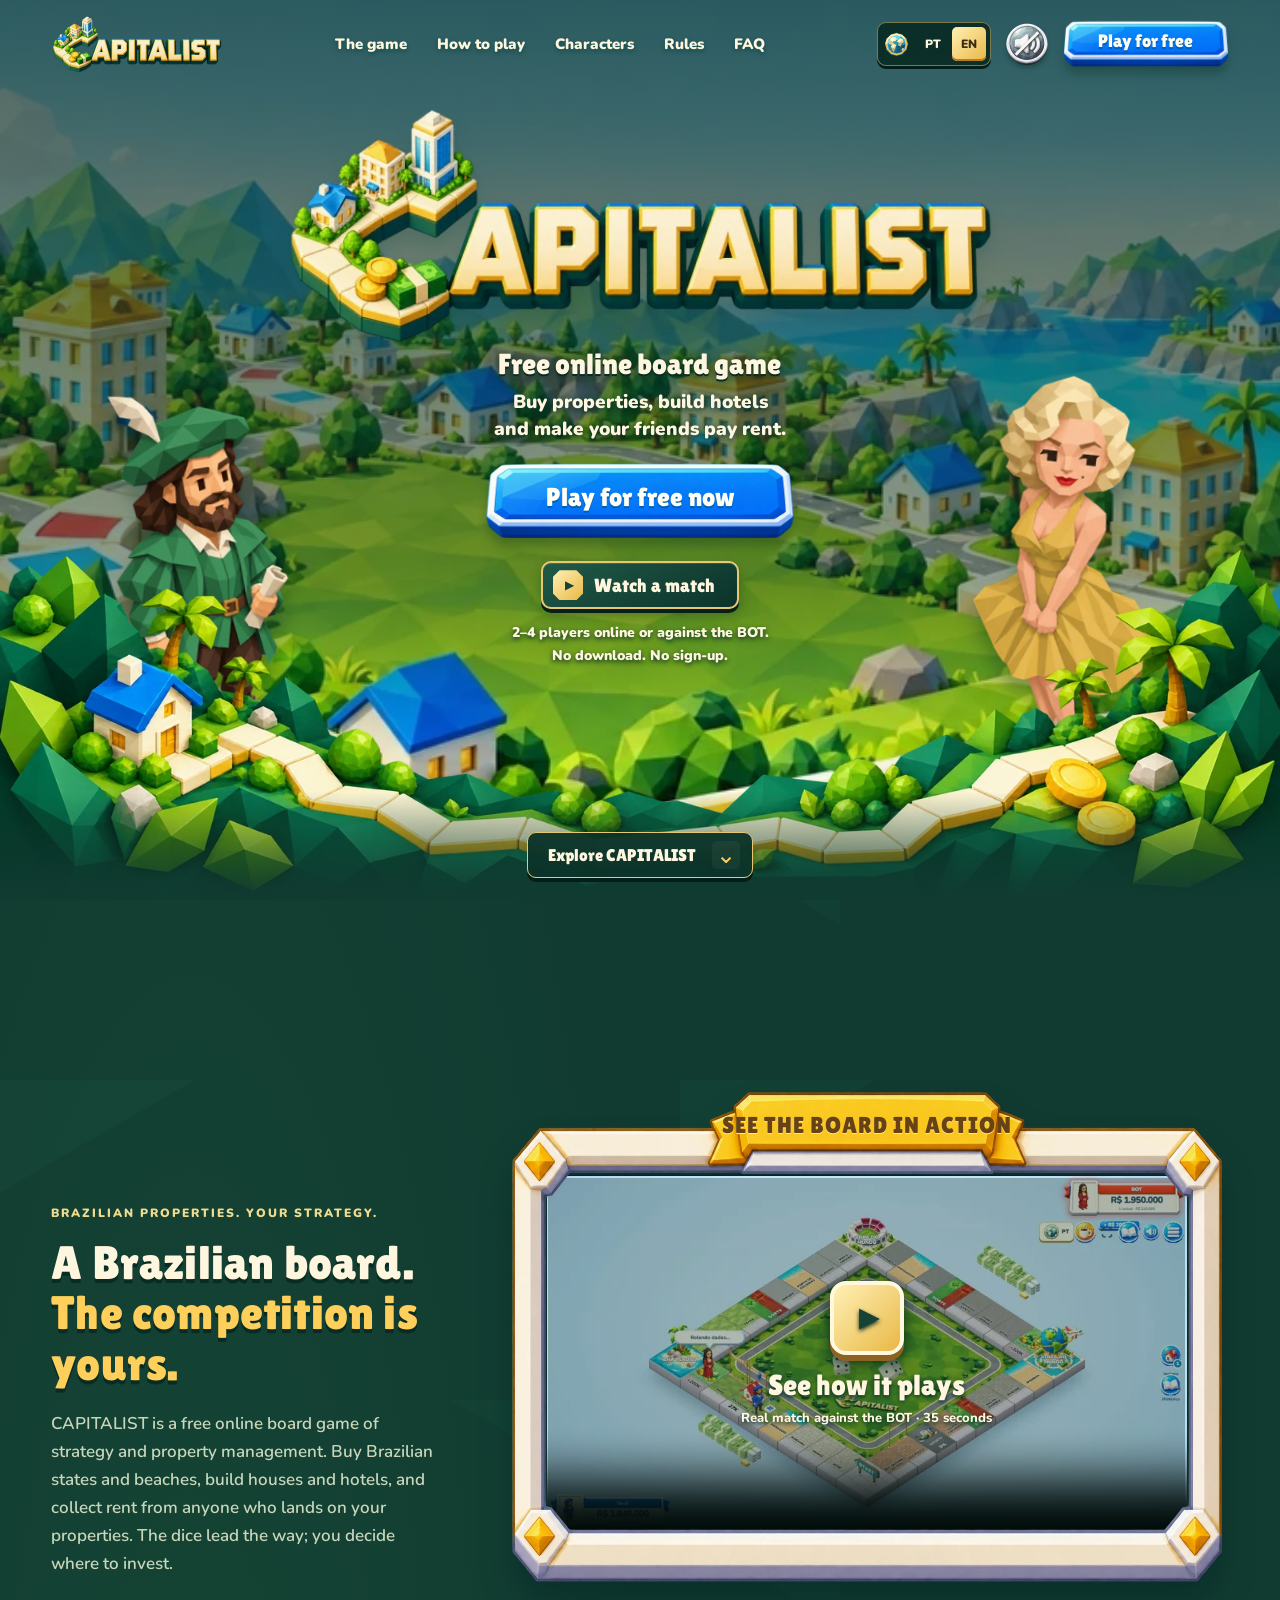
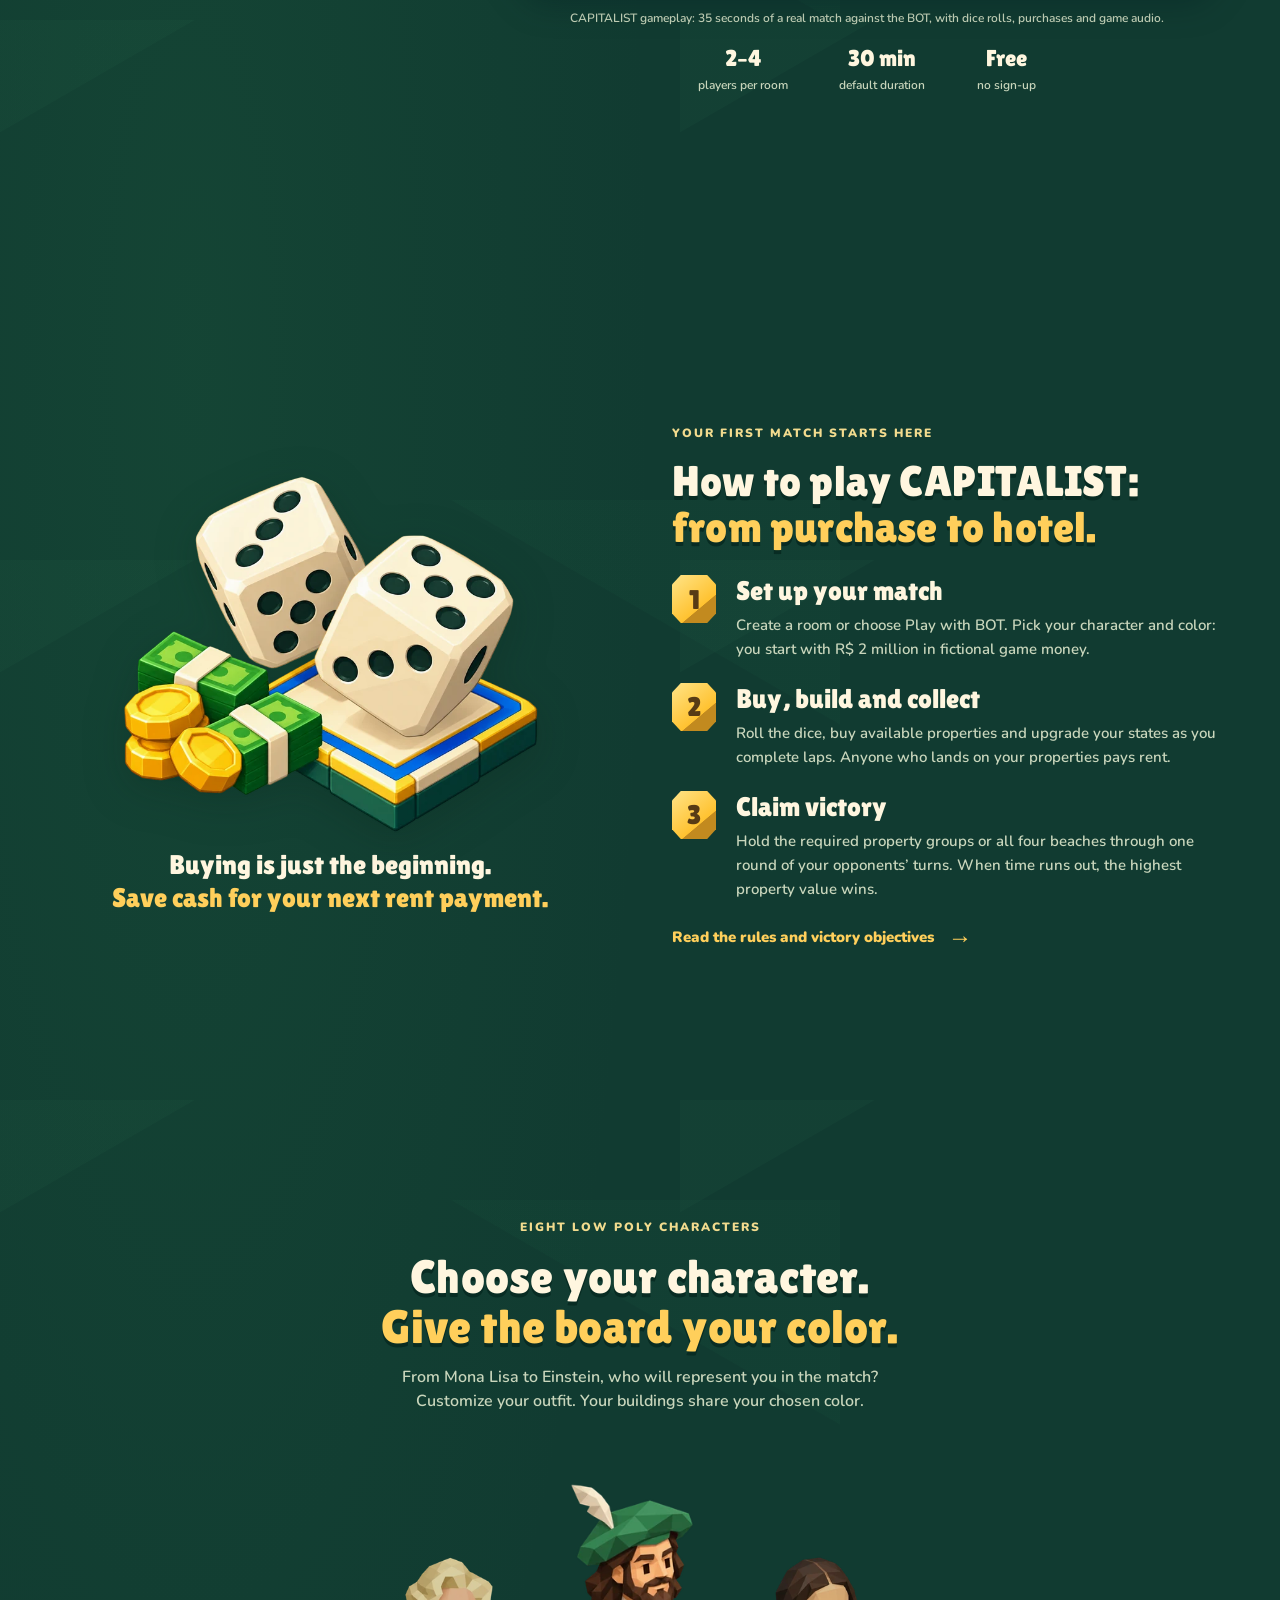
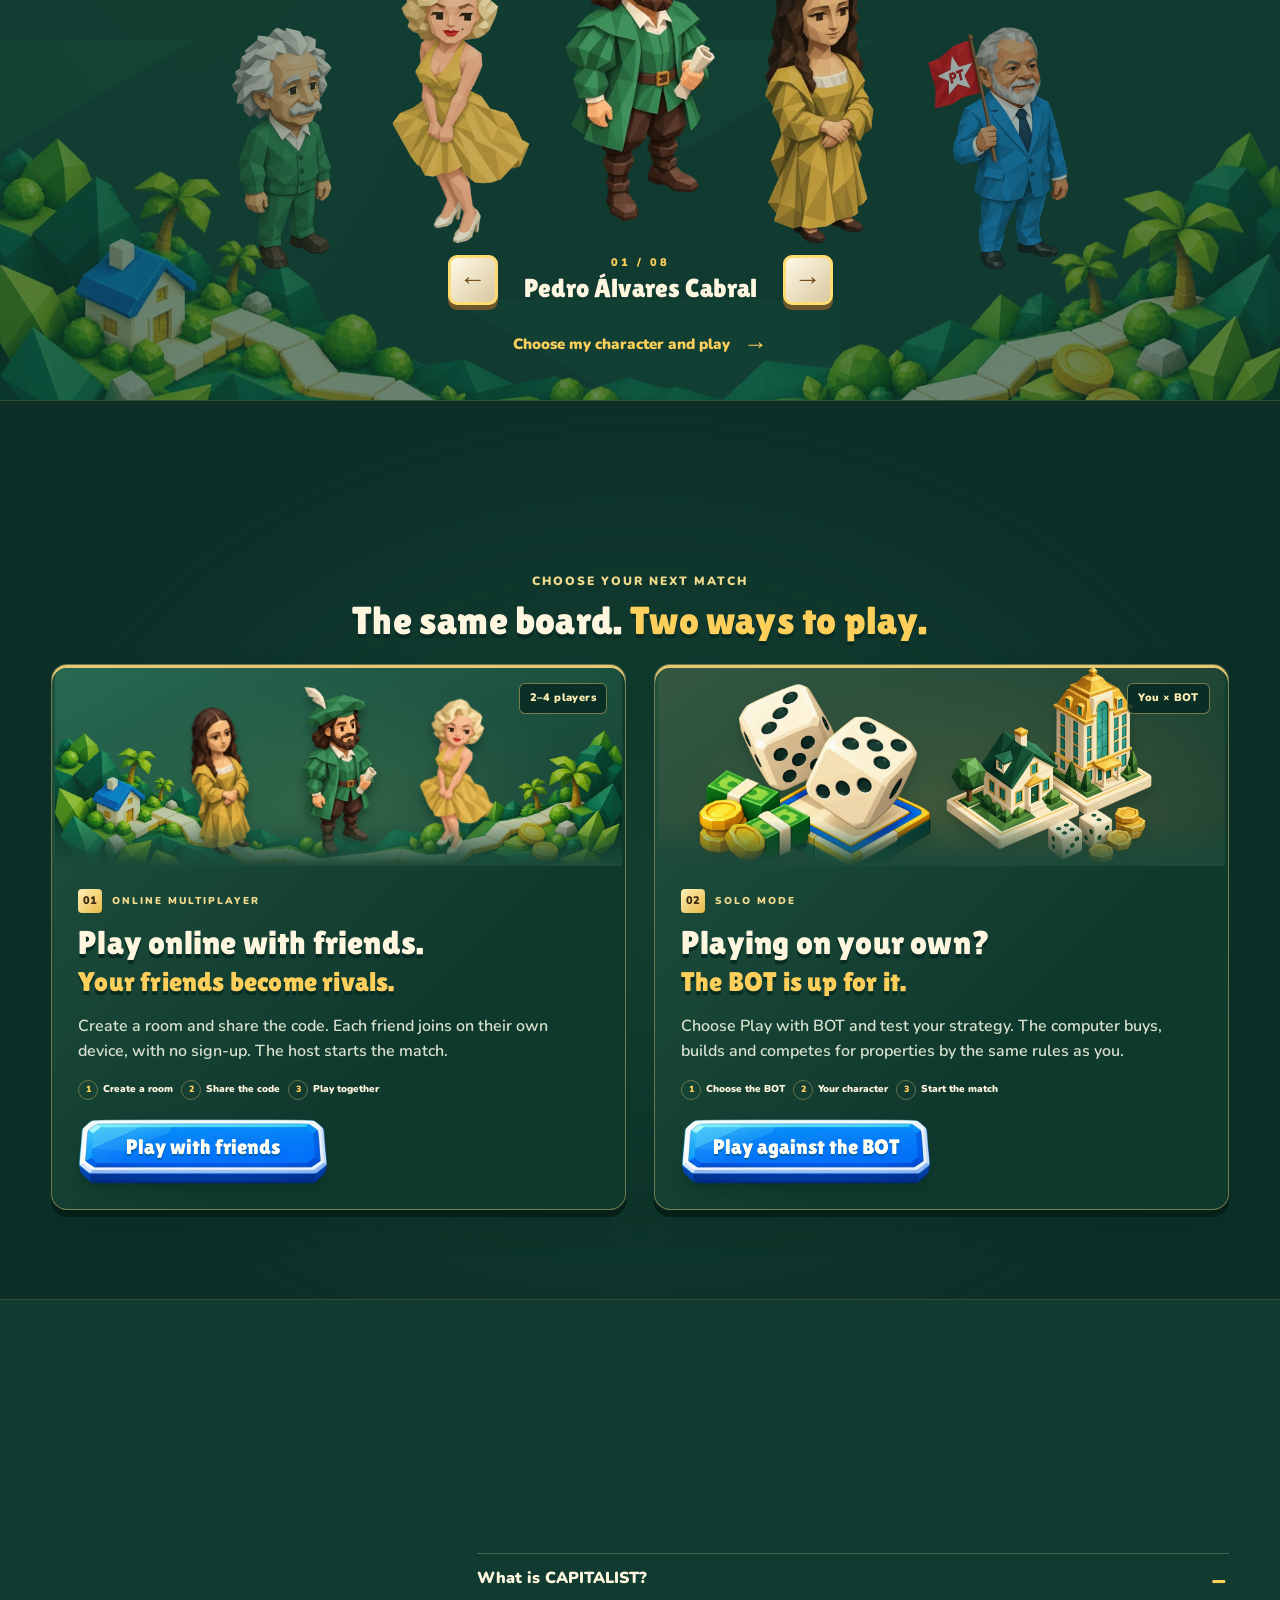
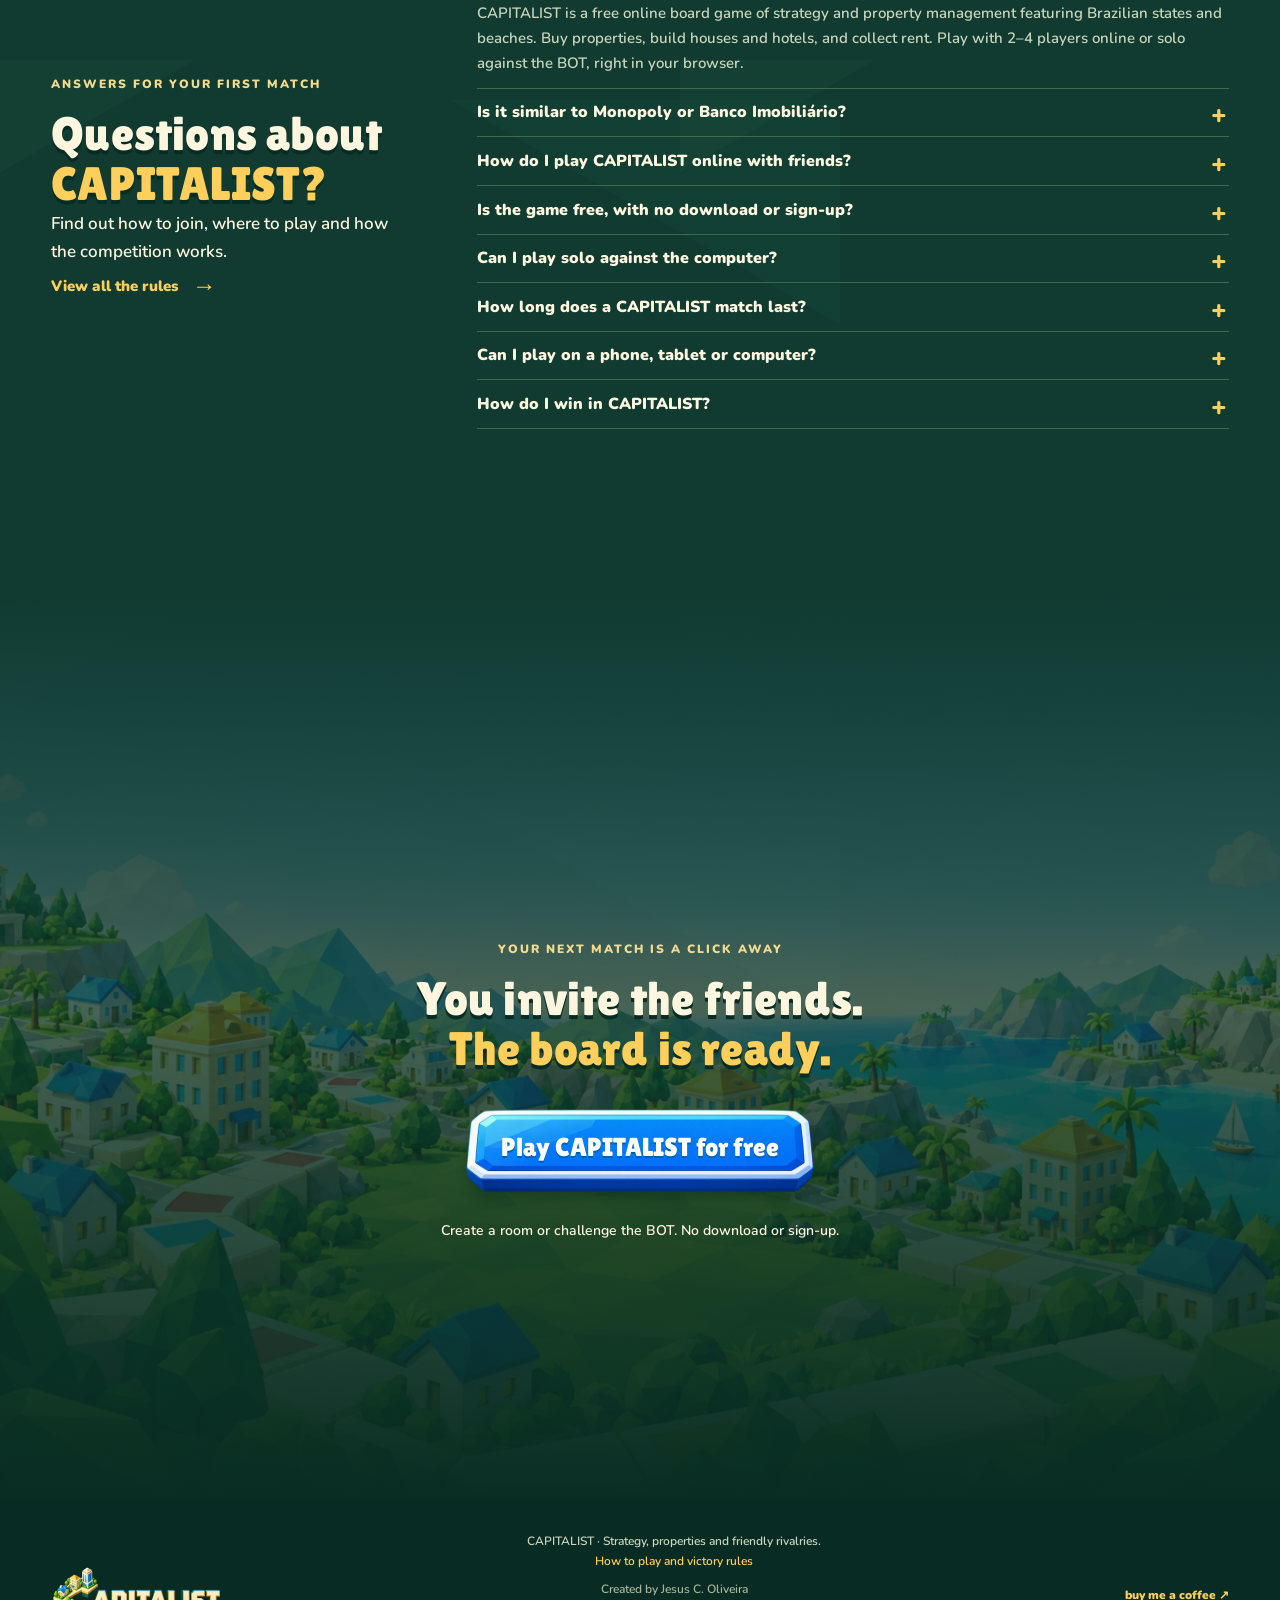
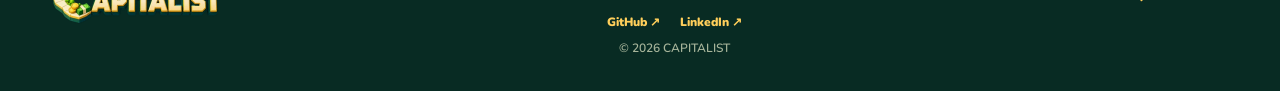
==== commit 5781b2ad: "Publish authenticated reconnection and protected static pages" ====
--- a/en/index.html
+++ b/en/index.html
@@ -2,6 +2,8 @@
 <html lang="en">
 <head>
   <meta charset="utf-8">
+  <meta http-equiv="Content-Security-Policy" content="default-src 'none'; script-src 'self' 'sha256-crN1YAYwLnulwUB9FR5tKrO+w4ZaFzsZgXr211d1Cz8='; style-src 'self' 'unsafe-inline'; img-src 'self' data: blob:; font-src 'self'; media-src 'self' blob:; connect-src 'self' https://0.peerjs.com wss://0.peerjs.com; worker-src 'self' blob:; object-src 'none'; base-uri 'self'; form-action 'self'; frame-src 'none'">
+  <meta name="referrer" content="no-referrer">
   <meta name="viewport" content="width=device-width, initial-scale=1, viewport-fit=cover">
   <meta name="theme-color" content="#102e29">
   <title>CAPITALIST: free online board game with friends</title>
